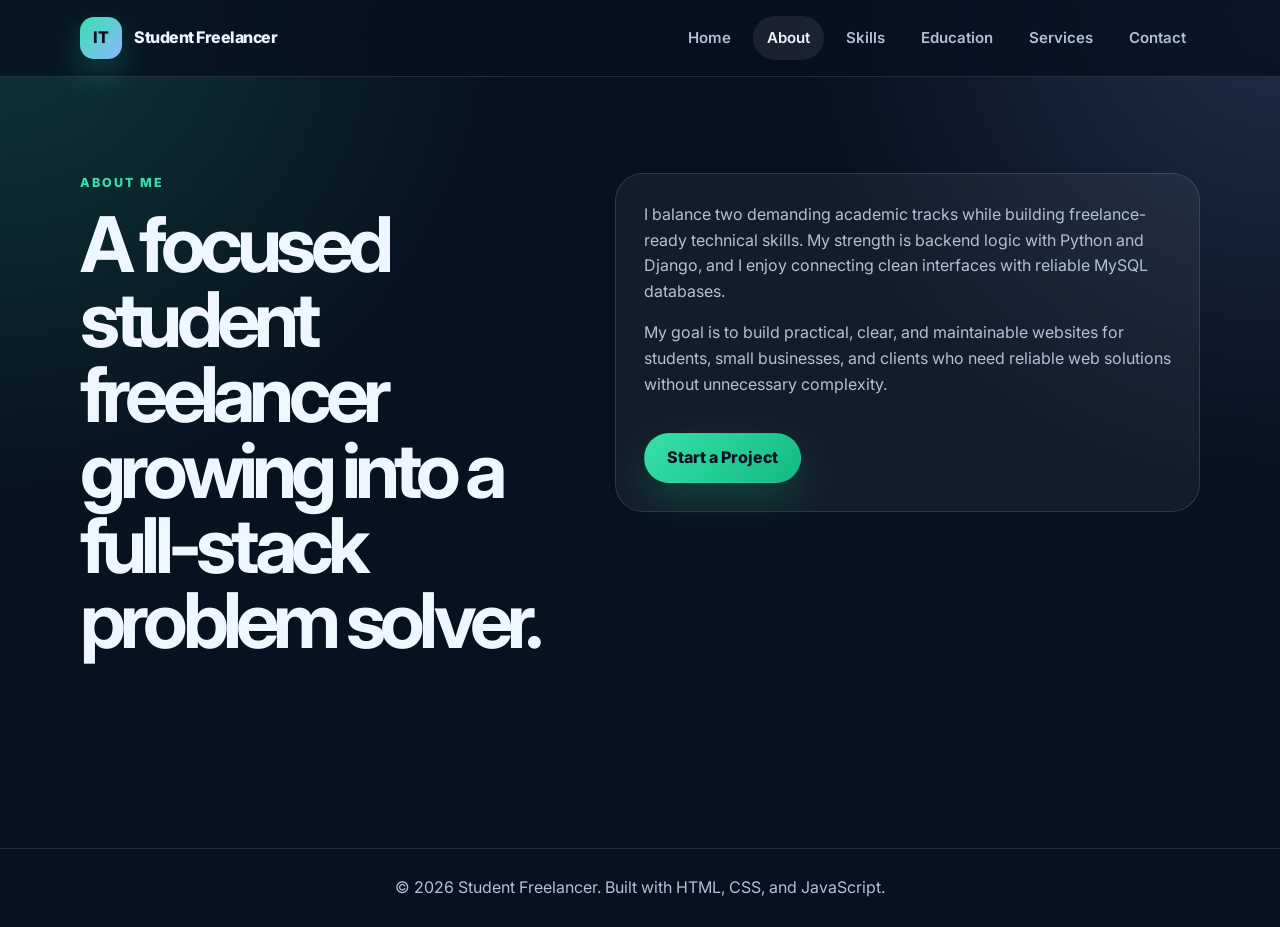
==== about.html @ ac7bb26d "bruhhhh bruhhhhh" ====
<!DOCTYPE html>
<html lang="en">
<head>
  <meta charset="UTF-8" />
  <meta name="viewport" content="width=device-width, initial-scale=1.0" />
  <meta name="description" content="About a student freelancer pursuing B.Tech IT and IIT Madras Data Science & Applications." />
  <title>About | Student Freelancer Portfolio</title>
  <link rel="preconnect" href="https://fonts.googleapis.com" />
  <link rel="preconnect" href="https://fonts.gstatic.com" crossorigin />
  <link href="https://fonts.googleapis.com/css2?family=Inter:wght@400;500;600;700;800&display=swap" rel="stylesheet" />
  <link rel="stylesheet" href="styles.css" />
</head>
<body>
  <header class="site-header">
    <nav class="navbar" aria-label="Primary navigation">
      <a class="brand" href="index.html" aria-label="Portfolio home">
        <span class="brand-mark">IT</span>
        <span>Student Freelancer</span>
      </a>
      <button class="nav-toggle" type="button" aria-label="Toggle navigation" aria-expanded="false">
        <span></span>
        <span></span>
        <span></span>
      </button>
      <ul class="nav-links">
        <li><a href="index.html" class="">Home</a></li>
        <li><a href="about.html" class="active">About</a></li>
        <li><a href="skills.html" class="">Skills</a></li>
        <li><a href="education.html" class="">Education</a></li>
        <li><a href="services.html" class="">Services</a></li>
        <li><a href="contact.html" class="">Contact</a></li>
      </ul>
    </nav>
  </header>

  <main class="page-main">
    <section class="content-section split-section page-section">
      <div>
        <p class="eyebrow">About Me</p>
        <h1>A focused student freelancer growing into a full-stack problem solver.</h1>
      </div>
      <div class="section-text feature-panel">
        <p>
          I balance two demanding academic tracks while building freelance-ready technical skills. My strength is backend logic with Python and Django, and I enjoy connecting clean interfaces with reliable MySQL databases.
        </p>
        <p>
          My goal is to build practical, clear, and maintainable websites for students, small businesses, and clients who need reliable web solutions without unnecessary complexity.
        </p>
        <a class="btn primary" href="contact.html">Start a Project</a>
      </div>
    </section>
  </main>

  <footer class="site-footer">
    <p>© 2026 Student Freelancer. Built with HTML, CSS, and JavaScript.</p>
  </footer>

  <script src="script.js"></script>
</body>
</html>
---- styles.css ----
:root {
  --bg: #07111f;
  --panel: #101c2f;
  --panel-soft: #15243a;
  --text: #eef6ff;
  --muted: #b1c1d4;
  --brand: #37e1ac;
  --brand-strong: #13b981;
  --accent: #8bb7ff;
  --line: rgba(255, 255, 255, 0.12);
  --shadow: 0 24px 80px rgba(0, 0, 0, 0.35);
}

* {
  box-sizing: border-box;
}

html {
  scroll-behavior: smooth;
}

body {
  margin: 0;
  font-family: "Inter", system-ui, -apple-system, BlinkMacSystemFont, "Segoe UI", sans-serif;
  background:
    radial-gradient(circle at top left, rgba(55, 225, 172, 0.18), transparent 32rem),
    radial-gradient(circle at top right, rgba(139, 183, 255, 0.18), transparent 30rem),
    var(--bg);
  color: var(--text);
  line-height: 1.6;
}

a {
  color: inherit;
  text-decoration: none;
}

.site-header {
  position: sticky;
  top: 0;
  z-index: 10;
  border-bottom: 1px solid var(--line);
  background: rgba(7, 17, 31, 0.82);
  backdrop-filter: blur(18px);
}

.navbar {
  width: min(1120px, calc(100% - 32px));
  margin: 0 auto;
  min-height: 76px;
  display: flex;
  align-items: center;
  justify-content: space-between;
  gap: 24px;
}

.brand {
  display: inline-flex;
  align-items: center;
  gap: 12px;
  font-weight: 800;
  letter-spacing: -0.03em;
}

.brand-mark {
  display: grid;
  place-items: center;
  width: 42px;
  height: 42px;
  border-radius: 14px;
  background: linear-gradient(135deg, var(--brand), var(--accent));
  color: #06111f;
  box-shadow: 0 14px 34px rgba(55, 225, 172, 0.24);
}

.nav-links {
  display: flex;
  align-items: center;
  gap: 8px;
  list-style: none;
  margin: 0;
  padding: 0;
}

.nav-links a {
  display: inline-flex;
  padding: 10px 14px;
  border-radius: 999px;
  color: var(--muted);
  font-size: 0.94rem;
  font-weight: 600;
  transition: 0.2s ease;
}

.nav-links a:hover,
.nav-links a:focus-visible,
.nav-links a.active {
  background: rgba(255, 255, 255, 0.08);
  color: var(--text);
}

.nav-toggle {
  display: none;
  border: 0;
  background: transparent;
  padding: 8px;
}

.nav-toggle span {
  display: block;
  width: 24px;
  height: 2px;
  margin: 5px 0;
  background: var(--text);
}

.section-shell,
.content-section {
  width: min(1120px, calc(100% - 32px));
  margin: 0 auto;
}

.hero {
  min-height: calc(100vh - 76px);
  display: grid;
  grid-template-columns: minmax(0, 1.15fr) minmax(320px, 0.85fr);
  align-items: center;
  gap: 56px;
  padding: 88px 0 72px;
}

.eyebrow {
  margin: 0 0 14px;
  color: var(--brand);
  font-size: 0.78rem;
  font-weight: 800;
  letter-spacing: 0.16em;
  text-transform: uppercase;
}

h1,
h2,
h3,
p {
  margin-top: 0;
}

h1 {
  max-width: 820px;
  margin-bottom: 24px;
  font-size: clamp(2.6rem, 6vw, 5.6rem);
  line-height: 0.98;
  letter-spacing: -0.075em;
}

h2 {
  margin-bottom: 18px;
  font-size: clamp(2rem, 4vw, 3.3rem);
  line-height: 1.05;
  letter-spacing: -0.055em;
}

h3 {
  margin-bottom: 10px;
  font-size: 1.2rem;
}

.hero-copy,
.section-text,
.skill-card p,
.service-grid p,
.contact-card p,
.hero-card p,
.timeline p {
  color: var(--muted);
}

.hero-copy {
  max-width: 720px;
  font-size: 1.1rem;
}

.hero-actions {
  display: flex;
  flex-wrap: wrap;
  gap: 14px;
  margin-top: 34px;
}

.btn {
  display: inline-flex;
  align-items: center;
  justify-content: center;
  min-height: 50px;
  padding: 0 22px;
  border: 1px solid transparent;
  border-radius: 999px;
  font-weight: 800;
  transition: transform 0.2s ease, box-shadow 0.2s ease, background 0.2s ease;
}

.btn:hover,
.btn:focus-visible {
  transform: translateY(-2px);
}

.btn.primary {
  background: linear-gradient(135deg, var(--brand), var(--brand-strong));
  color: #06111f;
  box-shadow: 0 18px 38px rgba(19, 185, 129, 0.22);
}

.btn.secondary {
  border-color: var(--line);
  background: rgba(255, 255, 255, 0.06);
  color: var(--text);
}

.btn.full {
  width: 100%;
}

.hero-card,
.skill-card,
.service-grid article,
.preview-card,
.contact-card,
.timeline article {
  border: 1px solid var(--line);
  background: linear-gradient(180deg, rgba(255, 255, 255, 0.08), rgba(255, 255, 255, 0.03));
  box-shadow: var(--shadow);
}

.hero-card {
  padding: 32px;
  border-radius: 34px;
  position: relative;
  overflow: hidden;
}

.hero-card::before {
  content: "";
  position: absolute;
  inset: -35% -25% auto auto;
  width: 260px;
  height: 260px;
  border-radius: 999px;
  background: rgba(55, 225, 172, 0.16);
}

.profile-orb {
  position: relative;
  display: grid;
  place-items: center;
  width: 124px;
  height: 124px;
  margin-bottom: 28px;
  border-radius: 32px;
  background: linear-gradient(135deg, #37e1ac, #8bb7ff);
  color: #07111f;
  font-size: 2.4rem;
  font-weight: 900;
}

.quick-stats {
  display: grid;
  gap: 12px;
  margin-top: 26px;
}

.quick-stats span {
  display: flex;
  justify-content: space-between;
  gap: 14px;
  padding: 14px 16px;
  border-radius: 18px;
  background: rgba(255, 255, 255, 0.07);
  color: var(--muted);
}

.quick-stats strong {
  color: var(--text);
}

.content-section {
  padding: 96px 0;
  border-top: 1px solid var(--line);
}

.compact-hero {
  min-height: auto;
  padding-bottom: 56px;
}

.page-main {
  min-height: calc(100vh - 129px);
}

.page-section {
  border-top: 0;
}

.page-preview {
  padding-top: 64px;
}

.preview-card {
  display: block;
  transition: transform 0.2s ease, border-color 0.2s ease;
}

.preview-card:hover,
.preview-card:focus-visible {
  border-color: rgba(55, 225, 172, 0.55);
  transform: translateY(-4px);
}

.feature-panel {
  padding: 28px;
  border: 1px solid var(--line);
  border-radius: 28px;
  background: rgba(255, 255, 255, 0.05);
}

.feature-panel .btn,
.page-cta {
  margin-top: 20px;
}

.split-section {
  display: grid;
  grid-template-columns: 0.9fr 1.1fr;
  gap: 56px;
  align-items: start;
}

.split-section.reverse {
  grid-template-columns: 1.05fr 0.95fr;
  align-items: center;
}

.section-heading {
  max-width: 680px;
  margin-bottom: 34px;
}

.skill-grid,
.service-grid {
  display: grid;
  grid-template-columns: repeat(3, minmax(0, 1fr));
  gap: 18px;
}

.skill-card,
.service-grid article,
.preview-card,
.contact-card,
.timeline article {
  border-radius: 28px;
  padding: 26px;
}

.skill-card span {
  color: var(--accent);
  font-weight: 900;
}

.skill-card.learning {
  background: linear-gradient(135deg, rgba(55, 225, 172, 0.18), rgba(139, 183, 255, 0.1));
}

.timeline {
  display: grid;
  gap: 18px;
}

.timeline span {
  display: inline-flex;
  margin-bottom: 10px;
  color: var(--brand);
  font-size: 0.8rem;
  font-weight: 800;
  text-transform: uppercase;
}

.contact-section {
  display: grid;
  grid-template-columns: 1fr minmax(300px, 420px);
  gap: 46px;
  align-items: center;
}

.site-footer {
  border-top: 1px solid var(--line);
  padding: 26px 16px;
  text-align: center;
  color: var(--muted);
}

.site-footer p {
  margin: 0;
}

@media (max-width: 860px) {
  .nav-toggle {
    display: block;
  }

  .nav-links {
    position: absolute;
    left: 16px;
    right: 16px;
    top: 76px;
    display: none;
    flex-direction: column;
    align-items: stretch;
    padding: 16px;
    border: 1px solid var(--line);
    border-radius: 22px;
    background: rgba(7, 17, 31, 0.96);
  }

  .nav-links.open {
    display: flex;
  }

  .nav-links a {
    justify-content: center;
  }

  .hero,
  .split-section,
  .split-section.reverse,
  .contact-section {
    grid-template-columns: 1fr;
  }

  .hero {
    min-height: auto;
    gap: 34px;
    padding-top: 64px;
  }

  .skill-grid,
  .service-grid {
    grid-template-columns: 1fr;
  }
}

@media (max-width: 520px) {
  .brand span:last-child {
    display: none;
  }

  .content-section {
    padding: 72px 0;
  }

  .hero-actions .btn {
    width: 100%;
  }
}
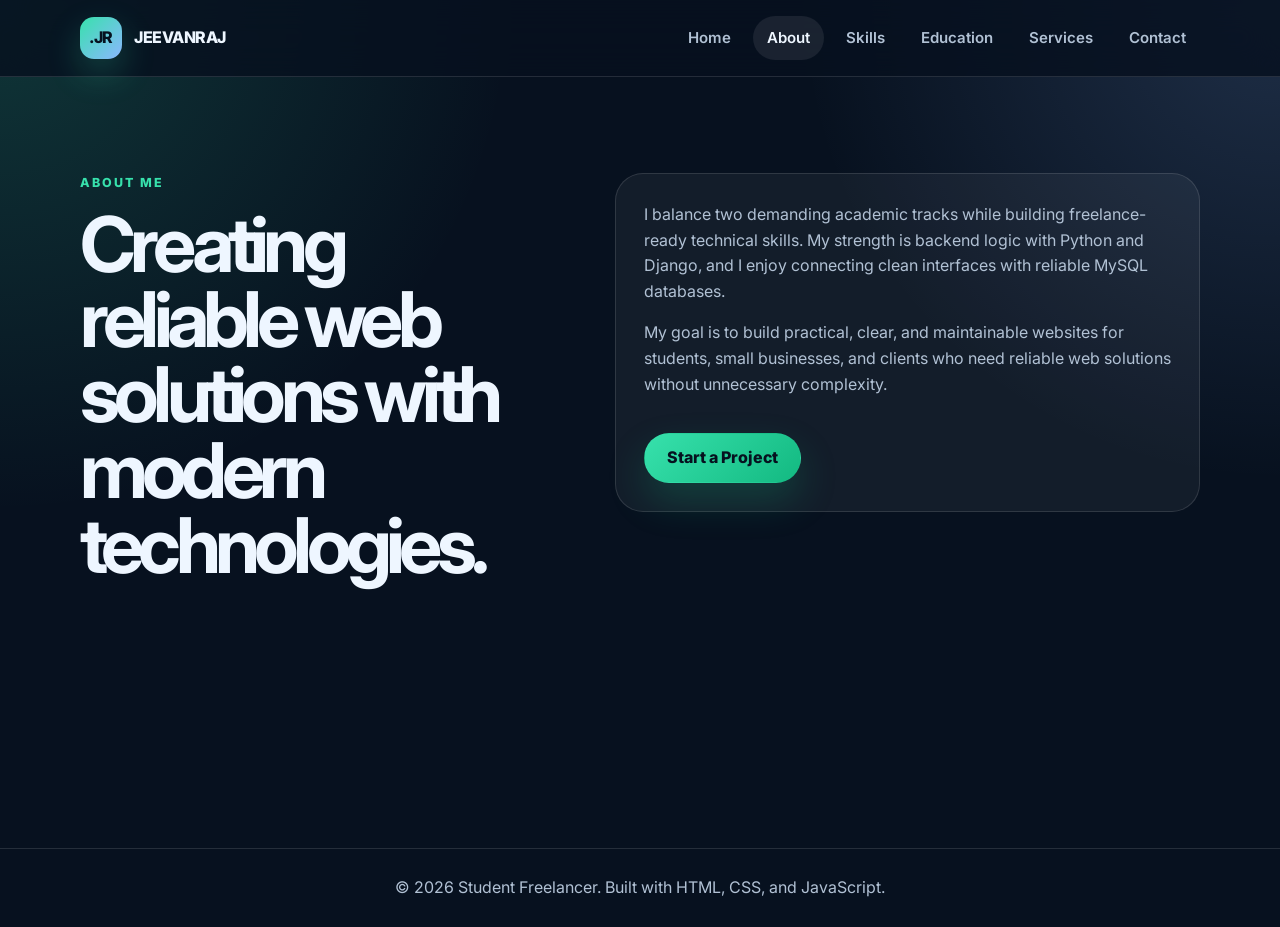
==== commit 82c0d4c2: "made some gud changes" ====
--- a/about.html
+++ b/about.html
@@ -14,8 +14,8 @@
   <header class="site-header">
     <nav class="navbar" aria-label="Primary navigation">
       <a class="brand" href="index.html" aria-label="Portfolio home">
-        <span class="brand-mark">IT</span>
-        <span>Student Freelancer</span>
+        <span class="brand-mark">.JR</span>
+        <span>JEEVANRAJ</span>
       </a>
       <button class="nav-toggle" type="button" aria-label="Toggle navigation" aria-expanded="false">
         <span></span>
@@ -37,7 +37,7 @@
     <section class="content-section split-section page-section">
       <div>
         <p class="eyebrow">About Me</p>
-        <h1>A focused student freelancer growing into a full-stack problem solver.</h1>
+        <h1>Creating reliable web solutions with modern technologies.</h1>
       </div>
       <div class="section-text feature-panel">
         <p>
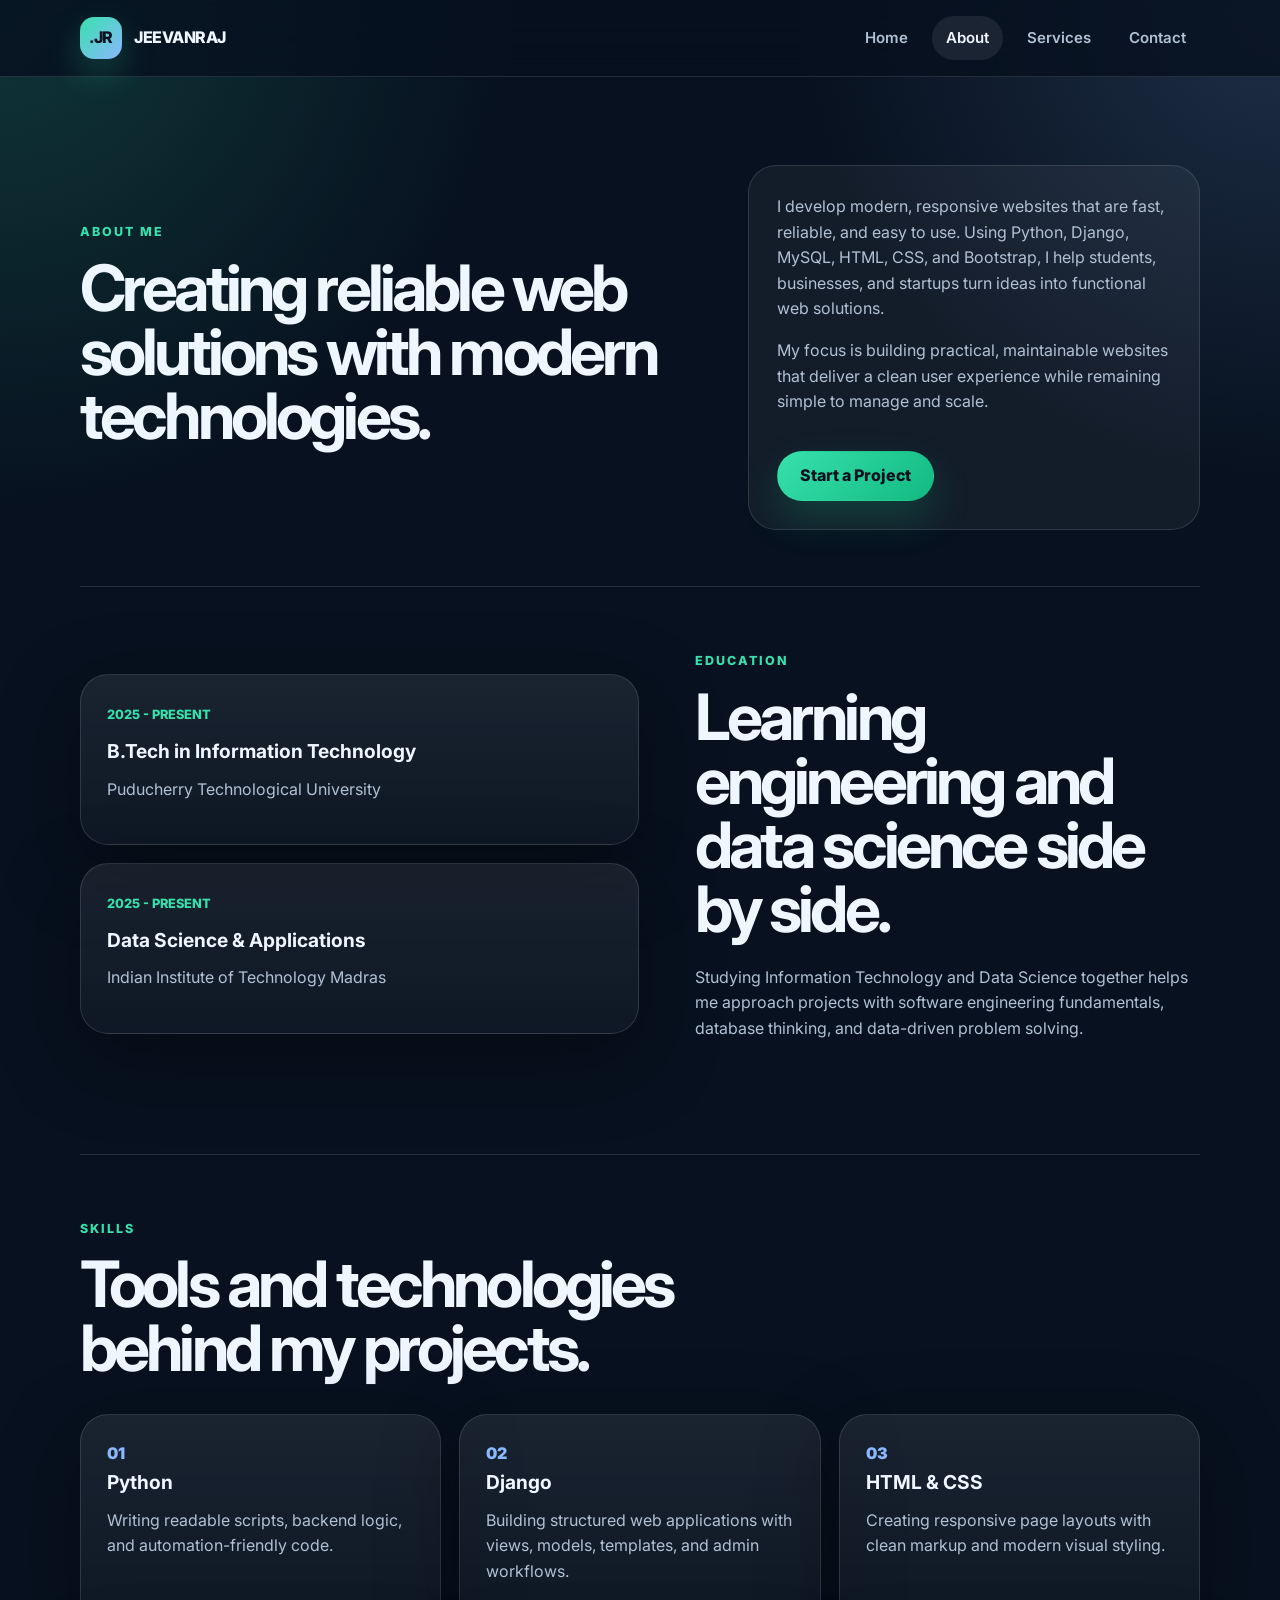
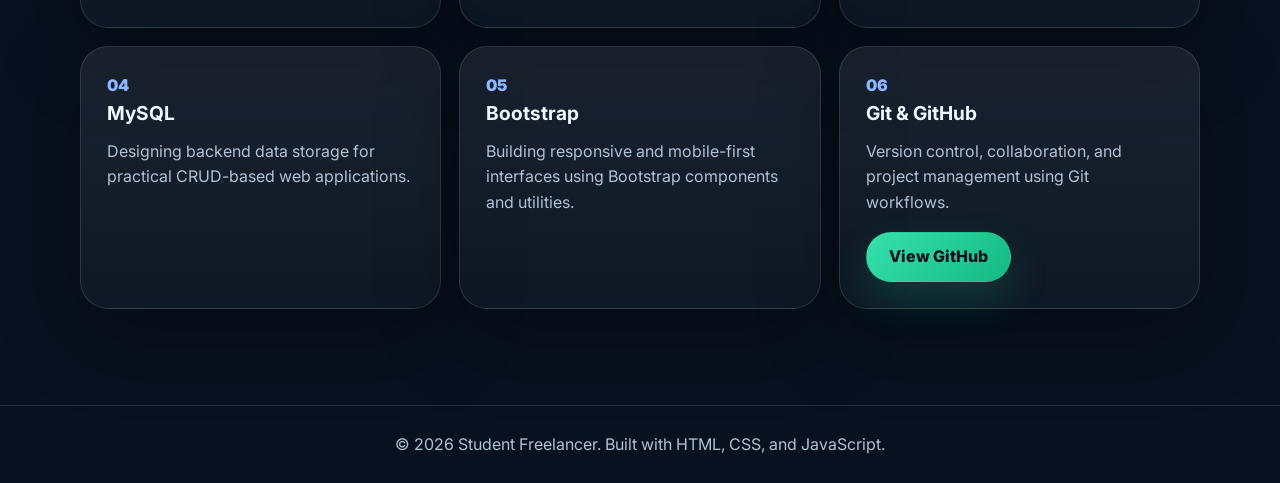
==== commit 2e042358: "updated about section" ====
--- a/about.html
+++ b/about.html
@@ -1,15 +1,18 @@
 <!DOCTYPE html>
 <html lang="en">
+
 <head>
   <meta charset="UTF-8" />
   <meta name="viewport" content="width=device-width, initial-scale=1.0" />
-  <meta name="description" content="About a student freelancer pursuing B.Tech IT and IIT Madras Data Science & Applications." />
+  <meta name="description"
+    content="About a student freelancer pursuing B.Tech IT and IIT Madras Data Science & Applications." />
   <title>About | Student Freelancer Portfolio</title>
   <link rel="preconnect" href="https://fonts.googleapis.com" />
   <link rel="preconnect" href="https://fonts.gstatic.com" crossorigin />
   <link href="https://fonts.googleapis.com/css2?family=Inter:wght@400;500;600;700;800&display=swap" rel="stylesheet" />
   <link rel="stylesheet" href="styles.css" />
 </head>
+
 <body>
   <header class="site-header">
     <nav class="navbar" aria-label="Primary navigation">
@@ -25,8 +28,6 @@
       <ul class="nav-links">
         <li><a href="index.html" class="">Home</a></li>
         <li><a href="about.html" class="active">About</a></li>
-        <li><a href="skills.html" class="">Skills</a></li>
-        <li><a href="education.html" class="">Education</a></li>
         <li><a href="services.html" class="">Services</a></li>
         <li><a href="contact.html" class="">Contact</a></li>
       </ul>
@@ -34,21 +35,91 @@
   </header>
 
   <main class="page-main">
-    <section class="content-section split-section page-section">
+    <section class="hero section-shell compact-hero" id="about">
       <div>
         <p class="eyebrow">About Me</p>
         <h1>Creating reliable web solutions with modern technologies.</h1>
       </div>
       <div class="section-text feature-panel">
         <p>
-          I balance two demanding academic tracks while building freelance-ready technical skills. My strength is backend logic with Python and Django, and I enjoy connecting clean interfaces with reliable MySQL databases.
+          I develop modern, responsive websites that are fast, reliable, and easy to use. Using Python, Django, MySQL, HTML, CSS, and Bootstrap, I help students, businesses, and startups turn ideas into functional web solutions.
         </p>
         <p>
-          My goal is to build practical, clear, and maintainable websites for students, small businesses, and clients who need reliable web solutions without unnecessary complexity.
+          My focus is building practical, maintainable websites that deliver a clean user experience while remaining simple to manage and scale.
         </p>
         <a class="btn primary" href="contact.html">Start a Project</a>
       </div>
     </section>
+
+
+    <section class="content-section page-preview split-section reverse page-section"
+      style="border-top: 1px solid var(--line);" id="education">
+      <div class="timeline">
+        <article>
+          <span>2025 - present</span>
+          <h3>B.Tech in Information Technology</h3>
+          <p>Puducherry Technological University</p>
+        </article>
+        <article>
+          <span>2025 - present</span>
+          <h3>Data Science & Applications</h3>
+          <p>Indian Institute of Technology Madras</p>
+        </article>
+      </div>
+      <div class = "education-text">
+        <p class="eyebrow">Education</p>
+        <h1>Learning engineering and data science side by side.</h1>
+        <p class="section-text">
+          Studying Information Technology and Data Science together helps me approach projects with software engineering
+          fundamentals, database thinking, and data-driven problem solving.
+        </p>
+      </div>
+    </section>
+
+
+    <section class="content-section page-preview" id="skills">
+      <div class="section-heading">
+        <p class="eyebrow">Skills</p>
+        <h1>Tools and technologies behind my projects.</h1>
+      </div>
+      <div class="skill-grid">
+        <article class="skill-card">
+          <span>01</span>
+          <h3>Python</h3>
+          <p>Writing readable scripts, backend logic, and automation-friendly code.</p>
+        </article>
+        <article class="skill-card">
+          <span>02</span>
+          <h3>Django</h3>
+          <p>Building structured web applications with views, models, templates, and admin workflows.</p>
+        </article>
+        <article class="skill-card">
+          <span>03</span>
+          <h3>HTML & CSS</h3>
+          <p>Creating responsive page layouts with clean markup and modern visual styling.</p>
+        </article>
+        <article class="skill-card">
+          <span>04</span>
+          <h3>MySQL</h3>
+          <p>Designing backend data storage for practical CRUD-based web applications.</p>
+        </article>
+        <article class="skill-card">
+          <span>05</span>
+          <h3>Bootstrap</h3>
+          <p>Building responsive and mobile-first interfaces using Bootstrap components and utilities.</p>
+        </article>
+        <article class="skill-card">
+          <span>06</span>
+          <h3>Git & GitHub</h3>
+          <p>Version control, collaboration, and project management using Git workflows.</p>
+          <a class="btn primary" href="https://github.com/jeevan-601" target="_blank" rel="noopener">
+            View GitHub
+          </a>
+        </article>
+      </div>
+    </section>
+
+
   </main>
 
   <footer class="site-footer">
@@ -57,4 +128,5 @@
 
   <script src="script.js"></script>
 </body>
-</html>
+
+</html>
--- a/styles.css
+++ b/styles.css
@@ -76,7 +76,7 @@
 .nav-links {
   display: flex;
   align-items: center;
-  gap: 8px;
+  gap: 10px;
   list-style: none;
   margin: 0;
   padding: 0;
@@ -148,9 +148,9 @@
 h1 {
   max-width: 820px;
   margin-bottom: 24px;
-  font-size: clamp(2.6rem, 6vw, 5.6rem);
-  line-height: 0.98;
-  letter-spacing: -0.075em;
+  font-size: clamp(2.4rem, 5vw, 4.8rem);
+  line-height: 1;
+  letter-spacing: -0.06em;
 }
 
 h2 {
@@ -399,6 +399,15 @@
 
 .site-footer p {
   margin: 0;
+}
+
+.skill-card {
+  transition: transform 0.2s ease, border-color 0.2s ease;
+}
+
+.skill-card:hover {
+  transform: translateY(-4px);
+  border-color: rgba(55, 225, 172, 0.55);
 }
 
 @media (max-width: 860px) {
@@ -460,3 +469,9 @@
     width: 100%;
   }
 }
+
+@media (max-width: 860px) {
+  .education-text {
+    order: -1;
+  }
+}
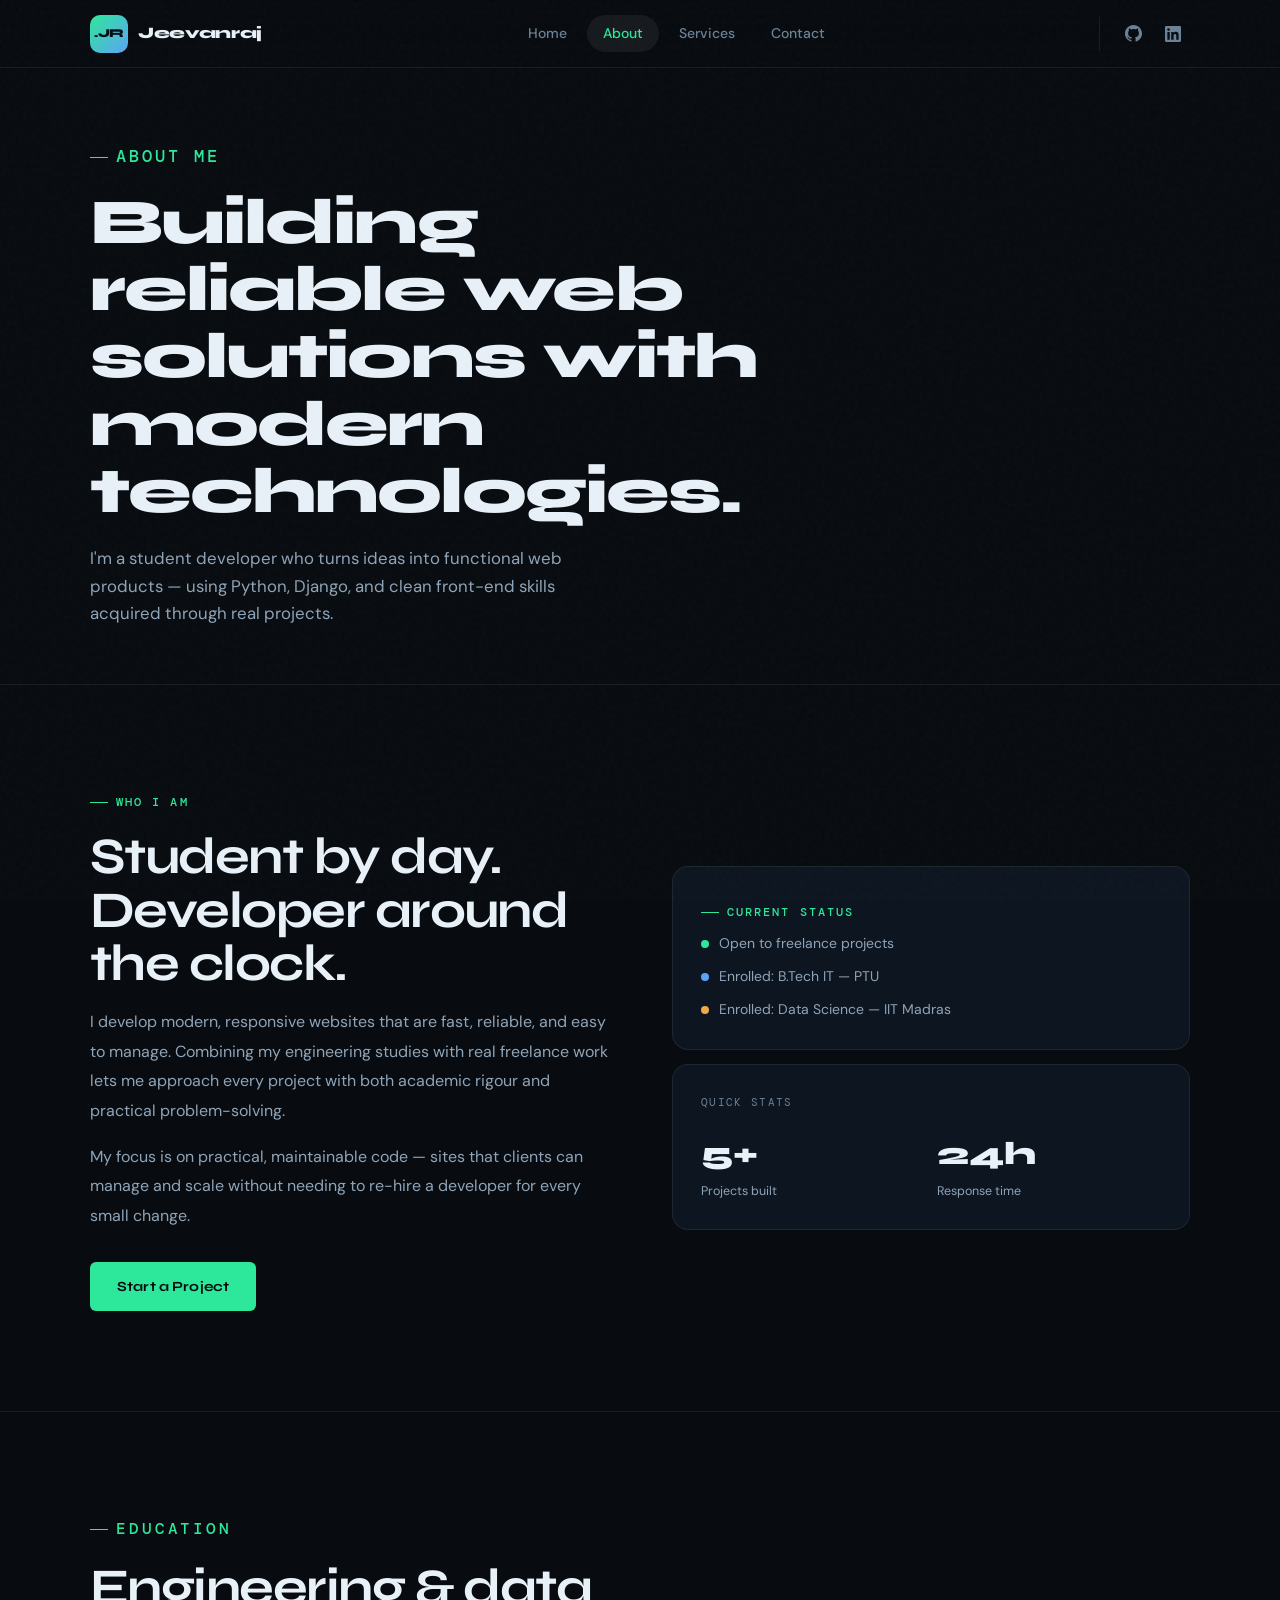
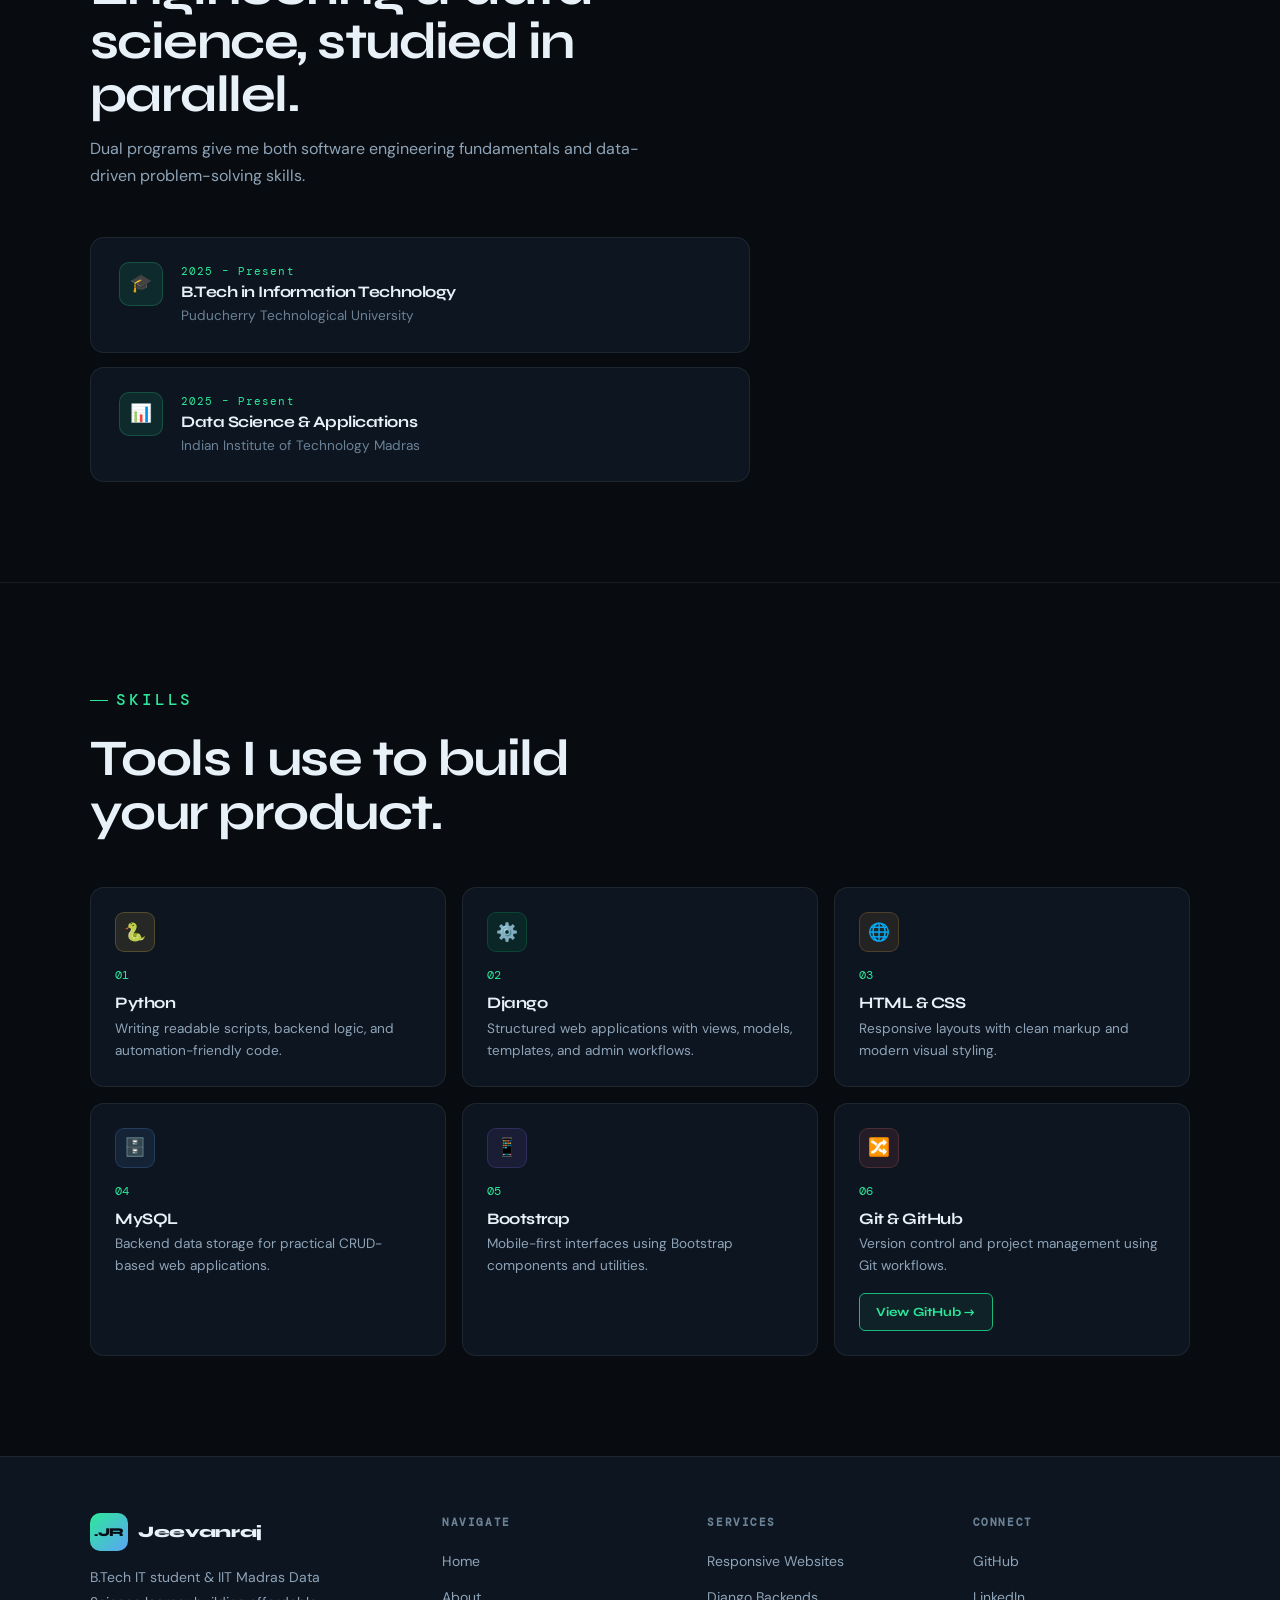
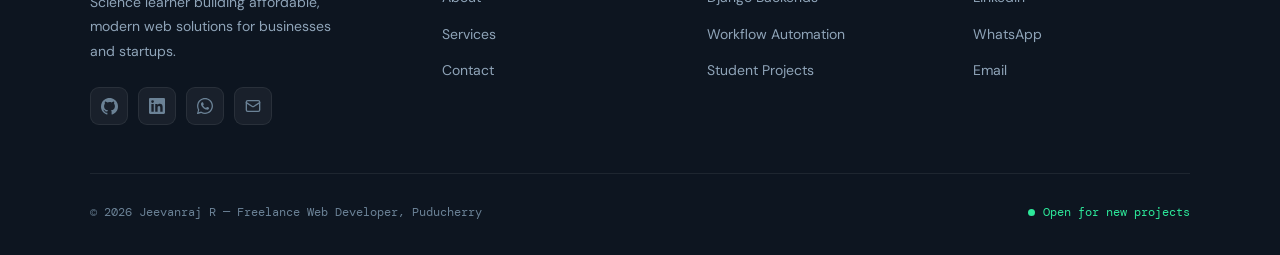
==== commit f261de9d: "updated html and css" ====
--- a/about.html
+++ b/about.html
@@ -1,132 +1,242 @@
 <!DOCTYPE html>
 <html lang="en">
-
 <head>
   <meta charset="UTF-8" />
   <meta name="viewport" content="width=device-width, initial-scale=1.0" />
-  <meta name="description"
-    content="About a student freelancer pursuing B.Tech IT and IIT Madras Data Science & Applications." />
-  <title>About | Student Freelancer Portfolio</title>
+  <meta name="description" content="About Jeevanraj — B.Tech IT student at PTU and Data Science learner at IIT Madras, building web projects as a freelancer." />
+  <title>About — Jeevanraj</title>
   <link rel="preconnect" href="https://fonts.googleapis.com" />
   <link rel="preconnect" href="https://fonts.gstatic.com" crossorigin />
-  <link href="https://fonts.googleapis.com/css2?family=Inter:wght@400;500;600;700;800&display=swap" rel="stylesheet" />
   <link rel="stylesheet" href="styles.css" />
 </head>
-
 <body>
+
   <header class="site-header">
-    <nav class="navbar" aria-label="Primary navigation">
-      <a class="brand" href="index.html" aria-label="Portfolio home">
+    <nav class="navbar">
+      <a class="brand" href="index.html">
         <span class="brand-mark">.JR</span>
-        <span>JEEVANRAJ</span>
+        <span>Jeevanraj</span>
       </a>
       <button class="nav-toggle" type="button" aria-label="Toggle navigation" aria-expanded="false">
-        <span></span>
-        <span></span>
-        <span></span>
+        <span></span><span></span><span></span>
       </button>
       <ul class="nav-links">
-        <li><a href="index.html" class="">Home</a></li>
+        <li><a href="index.html">Home</a></li>
         <li><a href="about.html" class="active">About</a></li>
-        <li><a href="services.html" class="">Services</a></li>
-        <li><a href="contact.html" class="">Contact</a></li>
+        <li><a href="services.html">Services</a></li>
+        <li><a href="contact.html">Contact</a></li>
       </ul>
+      <div class="nav-socials">
+        <a class="nav-social-link" href="https://github.com/jeevan-601" target="_blank" rel="noopener" aria-label="GitHub">
+          <svg width="17" height="17" viewBox="0 0 24 24" fill="currentColor"><path d="M12 0C5.37 0 0 5.37 0 12c0 5.303 3.438 9.8 8.205 11.385.6.113.82-.258.82-.577 0-.285-.01-1.04-.015-2.04-3.338.724-4.042-1.61-4.042-1.61-.546-1.385-1.335-1.755-1.335-1.755-1.087-.744.084-.729.084-.729 1.205.084 1.838 1.236 1.838 1.236 1.07 1.835 2.809 1.305 3.495.998.108-.776.417-1.305.76-1.605-2.665-.3-5.466-1.332-5.466-5.93 0-1.31.465-2.38 1.235-3.22-.135-.303-.54-1.523.105-3.176 0 0 1.005-.322 3.3 1.23A11.52 11.52 0 0112 5.803c1.02.005 2.047.138 3.006.404 2.29-1.552 3.297-1.23 3.297-1.23.645 1.653.24 2.873.12 3.176.765.84 1.23 1.91 1.23 3.22 0 4.61-2.805 5.625-5.475 5.92.42.36.81 1.096.81 2.22 0 1.606-.015 2.896-.015 3.286 0 .315.21.69.825.57C20.565 21.795 24 17.298 24 12c0-6.63-5.37-12-12-12z"/></svg>
+        </a>
+        <a class="nav-social-link" href="https://www.linkedin.com/in/jeevan-raj-b690b136b/" target="_blank" rel="noopener" aria-label="LinkedIn">
+          <svg width="16" height="16" viewBox="0 0 24 24" fill="currentColor"><path d="M20.447 20.452h-3.554v-5.569c0-1.328-.027-3.037-1.852-3.037-1.853 0-2.136 1.445-2.136 2.939v5.667H9.351V9h3.414v1.561h.046c.477-.9 1.637-1.85 3.37-1.85 3.601 0 4.267 2.37 4.267 5.455v6.286zM5.337 7.433a2.062 2.062 0 01-2.063-2.065 2.064 2.064 0 112.063 2.065zm1.782 13.019H3.555V9h3.564v11.452zM22.225 0H1.771C.792 0 0 .774 0 1.729v20.542C0 23.227.792 24 1.771 24h20.451C23.2 24 24 23.227 24 22.271V1.729C24 .774 23.2 0 22.222 0h.003z"/></svg>
+        </a>
+      </div>
     </nav>
   </header>
 
-  <main class="page-main">
-    <section class="hero section-shell compact-hero" id="about">
-      <div>
-        <p class="eyebrow">About Me</p>
-        <h1>Creating reliable web solutions with modern technologies.</h1>
-      </div>
-      <div class="section-text feature-panel">
-        <p>
-          I develop modern, responsive websites that are fast, reliable, and easy to use. Using Python, Django, MySQL, HTML, CSS, and Bootstrap, I help students, businesses, and startups turn ideas into functional web solutions.
+  <main>
+    <!-- ─── Page Hero ─── -->
+    <section class="page-hero" id="about">
+      <div class="wrap">
+        <p class="eyebrow fade-up">About Me</p>
+        <h1 class="fade-up delay-1">Building reliable web solutions with modern technologies.</h1>
+        <p class="fade-up delay-2">
+          I'm a student developer who turns ideas into functional web products — 
+          using Python, Django, and clean front-end skills acquired through real projects.
         </p>
-        <p>
-          My focus is building practical, maintainable websites that deliver a clean user experience while remaining simple to manage and scale.
-        </p>
-        <a class="btn primary" href="contact.html">Start a Project</a>
-      </div>
-    </section>
-
-
-    <section class="content-section page-preview split-section reverse page-section"
-      style="border-top: 1px solid var(--line);" id="education">
-      <div class="timeline">
-        <article>
-          <span>2025 - present</span>
-          <h3>B.Tech in Information Technology</h3>
-          <p>Puducherry Technological University</p>
-        </article>
-        <article>
-          <span>2025 - present</span>
-          <h3>Data Science & Applications</h3>
-          <p>Indian Institute of Technology Madras</p>
-        </article>
-      </div>
-      <div class = "education-text">
-        <p class="eyebrow">Education</p>
-        <h1>Learning engineering and data science side by side.</h1>
-        <p class="section-text">
-          Studying Information Technology and Data Science together helps me approach projects with software engineering
-          fundamentals, database thinking, and data-driven problem solving.
-        </p>
-      </div>
-    </section>
-
-
-    <section class="content-section page-preview" id="skills">
-      <div class="section-heading">
-        <p class="eyebrow">Skills</p>
-        <h1>Tools and technologies behind my projects.</h1>
-      </div>
-      <div class="skill-grid">
-        <article class="skill-card">
-          <span>01</span>
-          <h3>Python</h3>
-          <p>Writing readable scripts, backend logic, and automation-friendly code.</p>
-        </article>
-        <article class="skill-card">
-          <span>02</span>
-          <h3>Django</h3>
-          <p>Building structured web applications with views, models, templates, and admin workflows.</p>
-        </article>
-        <article class="skill-card">
-          <span>03</span>
-          <h3>HTML & CSS</h3>
-          <p>Creating responsive page layouts with clean markup and modern visual styling.</p>
-        </article>
-        <article class="skill-card">
-          <span>04</span>
-          <h3>MySQL</h3>
-          <p>Designing backend data storage for practical CRUD-based web applications.</p>
-        </article>
-        <article class="skill-card">
-          <span>05</span>
-          <h3>Bootstrap</h3>
-          <p>Building responsive and mobile-first interfaces using Bootstrap components and utilities.</p>
-        </article>
-        <article class="skill-card">
-          <span>06</span>
-          <h3>Git & GitHub</h3>
-          <p>Version control, collaboration, and project management using Git workflows.</p>
-          <a class="btn primary" href="https://github.com/jeevan-601" target="_blank" rel="noopener">
-            View GitHub
+      </div>
+    </section>
+
+    <!-- ─── Who I am ─── -->
+    <section class="section" id="who">
+      <div class="wrap">
+        <div class="split">
+          <div>
+            <p class="eyebrow">Who I Am</p>
+            <h2>Student by day.<br />Developer around the clock.</h2>
+            <p class="mt-16" style="font-size:1rem; line-height:1.85;">
+              I develop modern, responsive websites that are fast, reliable, and easy to manage.
+              Combining my engineering studies with real freelance work lets me approach every
+              project with both academic rigour and practical problem-solving.
+            </p>
+            <p class="mt-16" style="font-size:1rem; line-height:1.85;">
+              My focus is on practical, maintainable code — sites that clients can manage and
+              scale without needing to re-hire a developer for every small change.
+            </p>
+            <a class="btn btn-primary mt-32" href="contact.html">Start a Project</a>
+          </div>
+          <div style="display:flex; flex-direction:column; gap:14px;">
+            <div style="background:var(--surface); border:1px solid var(--border); border-radius:16px; padding:28px;">
+              <p class="eyebrow" style="margin-bottom:10px;">Current status</p>
+              <div style="display:flex; flex-direction:column; gap:10px;">
+                <div style="display:flex; align-items:center; gap:10px; font-size:0.875rem; color:var(--subtle);">
+                  <span style="width:8px;height:8px;border-radius:50%;background:var(--green);animation:pulse 2s infinite;flex-shrink:0;"></span>
+                  Open to freelance projects
+                </div>
+                <div style="display:flex; align-items:center; gap:10px; font-size:0.875rem; color:var(--subtle);">
+                  <span style="width:8px;height:8px;border-radius:50%;background:var(--blue);flex-shrink:0;"></span>
+                  Enrolled: B.Tech IT — PTU
+                </div>
+                <div style="display:flex; align-items:center; gap:10px; font-size:0.875rem; color:var(--subtle);">
+                  <span style="width:8px;height:8px;border-radius:50%;background:var(--amber);flex-shrink:0;"></span>
+                  Enrolled: Data Science — IIT Madras
+                </div>
+              </div>
+            </div>
+            <div style="background:var(--surface); border:1px solid var(--border); border-radius:16px; padding:28px;">
+              <p style="font-family:var(--font-mono); font-size:0.7rem; letter-spacing:0.12em; text-transform:uppercase; color:var(--muted); margin-bottom:16px;">Quick stats</p>
+              <div style="display:grid; grid-template-columns:1fr 1fr; gap:12px;">
+                <div>
+                  <span style="font-family:var(--font-display); font-size:2rem; font-weight:800; color:var(--text);">5+</span>
+                  <p style="font-size:0.78rem; margin:0;">Projects built</p>
+                </div>
+                <div>
+                  <span style="font-family:var(--font-display); font-size:2rem; font-weight:800; color:var(--text);">24h</span>
+                  <p style="font-size:0.78rem; margin:0;">Response time</p>
+                </div>
+              </div>
+            </div>
+          </div>
+        </div>
+      </div>
+    </section>
+
+    <!-- ─── Education ─── -->
+    <section class="section" id="education" style="border-top:1px solid var(--border);">
+      <div class="wrap">
+        <div class="section-header">
+          <p class="eyebrow">Education</p>
+          <h2>Engineering &amp; data science, studied in parallel.</h2>
+          <p>Dual programs give me both software engineering fundamentals and data-driven problem-solving skills.</p>
+        </div>
+        <div style="display:grid; gap:14px; max-width:660px;">
+          <div class="edu-card">
+            <div class="edu-icon">🎓</div>
+            <div>
+              <p class="year">2025 – Present</p>
+              <h4>B.Tech in Information Technology</h4>
+              <p>Puducherry Technological University</p>
+            </div>
+          </div>
+          <div class="edu-card">
+            <div class="edu-icon">📊</div>
+            <div>
+              <p class="year">2025 – Present</p>
+              <h4>Data Science &amp; Applications</h4>
+              <p>Indian Institute of Technology Madras</p>
+            </div>
+          </div>
+        </div>
+      </div>
+    </section>
+
+    <!-- ─── Skills ─── -->
+    <section class="section" id="skills" style="border-top:1px solid var(--border);">
+      <div class="wrap">
+        <div class="section-header">
+          <p class="eyebrow">Skills</p>
+          <h2>Tools I use to build your product.</h2>
+        </div>
+        <div class="grid-3">
+          <div class="skill-card">
+            <div class="icon" style="background:rgba(255,213,79,0.1); border:1px solid rgba(255,213,79,0.2);">🐍</div>
+            <span class="skill-num">01</span>
+            <h4>Python</h4>
+            <p>Writing readable scripts, backend logic, and automation-friendly code.</p>
+          </div>
+          <div class="skill-card">
+            <div class="icon" style="background:rgba(9,191,105,0.1); border:1px solid rgba(9,191,105,0.2);">⚙️</div>
+            <span class="skill-num">02</span>
+            <h4>Django</h4>
+            <p>Structured web applications with views, models, templates, and admin workflows.</p>
+          </div>
+          <div class="skill-card">
+            <div class="icon" style="background:rgba(240,168,75,0.1); border:1px solid rgba(240,168,75,0.2);">🌐</div>
+            <span class="skill-num">03</span>
+            <h4>HTML &amp; CSS</h4>
+            <p>Responsive layouts with clean markup and modern visual styling.</p>
+          </div>
+          <div class="skill-card">
+            <div class="icon" style="background:rgba(91,164,245,0.1); border:1px solid rgba(91,164,245,0.2);">🗄️</div>
+            <span class="skill-num">04</span>
+            <h4>MySQL</h4>
+            <p>Backend data storage for practical CRUD-based web applications.</p>
+          </div>
+          <div class="skill-card">
+            <div class="icon" style="background:rgba(139,111,255,0.1); border:1px solid rgba(139,111,255,0.2);">📱</div>
+            <span class="skill-num">05</span>
+            <h4>Bootstrap</h4>
+            <p>Mobile-first interfaces using Bootstrap components and utilities.</p>
+          </div>
+          <div class="skill-card">
+            <div class="icon" style="background:rgba(240,107,107,0.1); border:1px solid rgba(240,107,107,0.2);">🔀</div>
+            <span class="skill-num">06</span>
+            <h4>Git &amp; GitHub</h4>
+            <p>Version control and project management using Git workflows.</p>
+            <a class="btn btn-outline-green mt-16" href="https://github.com/jeevan-601" target="_blank" rel="noopener" style="font-size:0.78rem; padding:8px 16px;">View GitHub →</a>
+          </div>
+        </div>
+      </div>
+    </section>
+  </main>
+
+  <footer class="site-footer">
+    <div class="footer-inner">
+      <div class="footer-top">
+        <div class="footer-brand">
+          <a class="brand" href="index.html">
+            <span class="brand-mark">.JR</span>
+            <span>Jeevanraj</span>
           </a>
-        </article>
-      </div>
-    </section>
-
-
-  </main>
-
-  <footer class="site-footer">
-    <p>© 2026 Student Freelancer. Built with HTML, CSS, and JavaScript.</p>
+          <p>B.Tech IT student &amp; IIT Madras Data Science learner building affordable, modern web solutions for businesses and startups.</p>
+          <div class="footer-social">
+            <a class="social-link" href="https://github.com/jeevan-601" target="_blank" rel="noopener" aria-label="GitHub"><svg width="17" height="17" viewBox="0 0 24 24" fill="currentColor"><path d="M12 0C5.37 0 0 5.37 0 12c0 5.303 3.438 9.8 8.205 11.385.6.113.82-.258.82-.577 0-.285-.01-1.04-.015-2.04-3.338.724-4.042-1.61-4.042-1.61-.546-1.385-1.335-1.755-1.335-1.755-1.087-.744.084-.729.084-.729 1.205.084 1.838 1.236 1.838 1.236 1.07 1.835 2.809 1.305 3.495.998.108-.776.417-1.305.76-1.605-2.665-.3-5.466-1.332-5.466-5.93 0-1.31.465-2.38 1.235-3.22-.135-.303-.54-1.523.105-3.176 0 0 1.005-.322 3.3 1.23A11.52 11.52 0 0112 5.803c1.02.005 2.047.138 3.006.404 2.29-1.552 3.297-1.23 3.297-1.23.645 1.653.24 2.873.12 3.176.765.84 1.23 1.91 1.23 3.22 0 4.61-2.805 5.625-5.475 5.92.42.36.81 1.096.81 2.22 0 1.606-.015 2.896-.015 3.286 0 .315.21.69.825.57C20.565 21.795 24 17.298 24 12c0-6.63-5.37-12-12-12z"/></svg></a>
+            <a class="social-link" href="https://www.linkedin.com/in/jeevan-raj-b690b136b/" target="_blank" rel="noopener" aria-label="LinkedIn"><svg width="16" height="16" viewBox="0 0 24 24" fill="currentColor"><path d="M20.447 20.452h-3.554v-5.569c0-1.328-.027-3.037-1.852-3.037-1.853 0-2.136 1.445-2.136 2.939v5.667H9.351V9h3.414v1.561h.046c.477-.9 1.637-1.85 3.37-1.85 3.601 0 4.267 2.37 4.267 5.455v6.286zM5.337 7.433a2.062 2.062 0 01-2.063-2.065 2.064 2.064 0 112.063 2.065zm1.782 13.019H3.555V9h3.564v11.452zM22.225 0H1.771C.792 0 0 .774 0 1.729v20.542C0 23.227.792 24 1.771 24h20.451C23.2 24 24 23.227 24 22.271V1.729C24 .774 23.2 0 22.222 0h.003z"/></svg></a>
+            <a class="social-link" href="https://wa.me/919344108864" target="_blank" rel="noopener" aria-label="WhatsApp"><svg width="16" height="16" viewBox="0 0 24 24" fill="currentColor"><path d="M17.472 14.382c-.297-.149-1.758-.867-2.03-.967-.273-.099-.471-.148-.67.15-.197.297-.767.966-.94 1.164-.173.199-.347.223-.644.075-.297-.15-1.255-.463-2.39-1.475-.883-.788-1.48-1.761-1.653-2.059-.173-.297-.018-.458.13-.606.134-.133.298-.347.446-.52.149-.174.198-.298.298-.497.099-.198.05-.371-.025-.52-.075-.149-.669-1.612-.916-2.207-.242-.579-.487-.5-.669-.51-.173-.008-.371-.01-.57-.01-.198 0-.52.074-.792.372-.272.297-1.04 1.016-1.04 2.479 0 1.462 1.065 2.875 1.213 3.074.149.198 2.096 3.2 5.077 4.487.709.306 1.262.489 1.694.625.712.227 1.36.195 1.871.118.571-.085 1.758-.719 2.006-1.413.248-.694.248-1.289.173-1.413-.074-.124-.272-.198-.57-.347z"/><path d="M12 0C5.373 0 0 5.373 0 12c0 2.127.558 4.122 1.532 5.852L.057 23.18a.75.75 0 00.916.916l5.328-1.475C7.878 23.442 9.873 24 12 24c6.627 0 12-5.373 12-12S18.627 0 12 0zm0 22c-1.946 0-3.762-.537-5.31-1.467l-.38-.226-3.944 1.093 1.093-3.944-.226-.38A9.953 9.953 0 012 12C2 6.477 6.477 2 12 2s10 4.477 10 10-4.477 10-10 10z"/></svg></a>
+            <a class="social-link" href="mailto:jeevanraj05022008@gmail.com" aria-label="Email"><svg width="16" height="16" viewBox="0 0 24 24" fill="none" stroke="currentColor" stroke-width="2" stroke-linecap="round" stroke-linejoin="round"><rect x="2" y="4" width="20" height="16" rx="2"/><path d="m22 7-8.97 5.7a1.94 1.94 0 0 1-2.06 0L2 7"/></svg></a>
+          </div>
+        </div>
+        <div class="footer-col">
+          <h5>Navigate</h5>
+          <ul class="footer-links">
+            <li><a href="index.html">Home</a></li>
+            <li><a href="about.html">About</a></li>
+            <li><a href="services.html">Services</a></li>
+            <li><a href="contact.html">Contact</a></li>
+          </ul>
+        </div>
+        <div class="footer-col">
+          <h5>Services</h5>
+          <ul class="footer-links">
+            <li><a href="services.html">Responsive Websites</a></li>
+            <li><a href="services.html">Django Backends</a></li>
+            <li><a href="services.html">Workflow Automation</a></li>
+            <li><a href="services.html">Student Projects</a></li>
+          </ul>
+        </div>
+        <div class="footer-col">
+          <h5>Connect</h5>
+          <ul class="footer-links">
+            <li><a href="https://github.com/jeevan-601" target="_blank" rel="noopener">GitHub</a></li>
+            <li><a href="https://www.linkedin.com/in/jeevan-raj-b690b136b/" target="_blank" rel="noopener">LinkedIn</a></li>
+            <li><a href="https://wa.me/919344108864" target="_blank" rel="noopener">WhatsApp</a></li>
+            <li><a href="mailto:jeevanraj05022008@gmail.com">Email</a></li>
+          </ul>
+        </div>
+      </div>
+      <div class="footer-bottom">
+        <p>© 2026 Jeevanraj R — Freelance Web Developer, Puducherry</p>
+        <div class="footer-status">
+          <span class="dot"></span>
+          Open for new projects
+        </div>
+      </div>
+    </div>
   </footer>
 
   <script src="script.js"></script>
 </body>
-
 </html>
--- a/styles.css
+++ b/styles.css
@@ -1,477 +1,978 @@
+@import url('https://fonts.googleapis.com/css2?family=Syne:wght@400;500;600;700;800&family=DM+Sans:ital,opsz,wght@0,9..40,300;0,9..40,400;0,9..40,500;1,9..40,300&family=DM+Mono:wght@400;500&display=swap');
+
+/* ─── Tokens ─────────────────────────────────────────────────── */
 :root {
-  --bg: #07111f;
-  --panel: #101c2f;
-  --panel-soft: #15243a;
-  --text: #eef6ff;
-  --muted: #b1c1d4;
-  --brand: #37e1ac;
-  --brand-strong: #13b981;
-  --accent: #8bb7ff;
-  --line: rgba(255, 255, 255, 0.12);
-  --shadow: 0 24px 80px rgba(0, 0, 0, 0.35);
-}
-
-* {
-  box-sizing: border-box;
-}
-
-html {
-  scroll-behavior: smooth;
-}
+  --bg:          #080c10;
+  --surface:     #0d1520;
+  --surface-2:   #111d2e;
+  --border:      rgba(255,255,255,0.07);
+  --border-hi:   rgba(55,225,172,0.35);
+  --text:        #e8f0f8;
+  --muted:       #6b8296;
+  --subtle:      #8fa4b8;
+  --green:       #2de89a;
+  --green-dim:   #1cb97c;
+  --blue:        #5ba4f5;
+  --amber:       #f0a84b;
+  --red:         #f06b6b;
+
+  --font-display: 'Syne', sans-serif;
+  --font-body:    'DM Sans', sans-serif;
+  --font-mono:    'DM Mono', monospace;
+
+  --nav-h: 68px;
+  --max-w: 1100px;
+  --ease: cubic-bezier(0.22, 1, 0.36, 1);
+}
+
+/* ─── Reset ──────────────────────────────────────────────────── */
+*, *::before, *::after { box-sizing: border-box; margin: 0; padding: 0; }
+html { scroll-behavior: smooth; -webkit-font-smoothing: antialiased; }
 
 body {
-  margin: 0;
-  font-family: "Inter", system-ui, -apple-system, BlinkMacSystemFont, "Segoe UI", sans-serif;
-  background:
-    radial-gradient(circle at top left, rgba(55, 225, 172, 0.18), transparent 32rem),
-    radial-gradient(circle at top right, rgba(139, 183, 255, 0.18), transparent 30rem),
-    var(--bg);
+  font-family: var(--font-body);
+  background: var(--bg);
   color: var(--text);
-  line-height: 1.6;
-}
-
-a {
-  color: inherit;
-  text-decoration: none;
-}
-
+  line-height: 1.65;
+  overflow-x: hidden;
+}
+
+/* Grain overlay */
+body::before {
+  content: '';
+  position: fixed;
+  inset: 0;
+  background-image: url("data:image/svg+xml,%3Csvg viewBox='0 0 256 256' xmlns='http://www.w3.org/2000/svg'%3E%3Cfilter id='n'%3E%3CfeTurbulence type='fractalNoise' baseFrequency='0.85' numOctaves='4' stitchTiles='stitch'/%3E%3C/filter%3E%3Crect width='100%25' height='100%25' filter='url(%23n)' opacity='1'/%3E%3C/svg%3E");
+  opacity: 0.025;
+  pointer-events: none;
+  z-index: 1000;
+}
+
+a { color: inherit; text-decoration: none; }
+img { display: block; max-width: 100%; }
+
+/* ─── Typography ─────────────────────────────────────────────── */
+h1, h2, h3, h4 { font-family: var(--font-display); letter-spacing: -0.03em; line-height: 1.05; }
+
+h1 { font-size: clamp(2.8rem, 6vw, 5.5rem); font-weight: 800; }
+h2 { font-size: clamp(2rem, 4vw, 3.4rem); font-weight: 700; }
+h3 { font-size: 1.25rem; font-weight: 700; }
+
+p { color: var(--subtle); }
+
+.eyebrow {
+  display: inline-flex;
+  align-items: center;
+  gap: 8px;
+  font-family: var(--font-mono);
+  font-size: 0.72rem;
+  font-weight: 500;
+  letter-spacing: 0.18em;
+  text-transform: uppercase;
+  color: var(--green);
+  margin-bottom: 18px;
+}
+.eyebrow::before {
+  content: '';
+  display: block;
+  width: 18px;
+  height: 1.5px;
+  background: var(--green);
+}
+
+/* ─── Layout helpers ─────────────────────────────────────────── */
+.wrap {
+  width: min(var(--max-w), calc(100% - 48px));
+  margin-inline: auto;
+}
+
+.section {
+  padding-block: 100px;
+}
+
+.section + .section {
+  border-top: 1px solid var(--border);
+}
+
+/* ─── Navbar ─────────────────────────────────────────────────── */
 .site-header {
   position: sticky;
   top: 0;
-  z-index: 10;
-  border-bottom: 1px solid var(--line);
-  background: rgba(7, 17, 31, 0.82);
-  backdrop-filter: blur(18px);
+  z-index: 100;
+  height: var(--nav-h);
+  border-bottom: 1px solid var(--border);
+  background: rgba(8,12,16,0.88);
+  backdrop-filter: blur(20px);
 }
 
 .navbar {
-  width: min(1120px, calc(100% - 32px));
-  margin: 0 auto;
-  min-height: 76px;
+  height: 100%;
   display: flex;
   align-items: center;
   justify-content: space-between;
   gap: 24px;
+  width: min(var(--max-w), calc(100% - 48px));
+  margin-inline: auto;
 }
 
 .brand {
-  display: inline-flex;
-  align-items: center;
-  gap: 12px;
+  display: flex;
+  align-items: center;
+  gap: 10px;
+  font-family: var(--font-display);
   font-weight: 800;
-  letter-spacing: -0.03em;
+  font-size: 1rem;
+  letter-spacing: -0.02em;
 }
 
 .brand-mark {
+  width: 38px;
+  height: 38px;
+  border-radius: 10px;
+  background: linear-gradient(135deg, var(--green), var(--blue));
   display: grid;
   place-items: center;
-  width: 42px;
-  height: 42px;
-  border-radius: 14px;
-  background: linear-gradient(135deg, var(--brand), var(--accent));
-  color: #06111f;
-  box-shadow: 0 14px 34px rgba(55, 225, 172, 0.24);
+  font-size: 0.75rem;
+  font-weight: 800;
+  color: #060d14;
 }
 
 .nav-links {
   display: flex;
-  align-items: center;
-  gap: 10px;
   list-style: none;
-  margin: 0;
-  padding: 0;
+  gap: 4px;
 }
 
 .nav-links a {
-  display: inline-flex;
-  padding: 10px 14px;
+  display: inline-block;
+  padding: 7px 16px;
   border-radius: 999px;
+  font-size: 0.875rem;
+  font-weight: 500;
   color: var(--muted);
-  font-size: 0.94rem;
-  font-weight: 600;
-  transition: 0.2s ease;
+  transition: color 0.2s, background 0.2s;
 }
 
 .nav-links a:hover,
-.nav-links a:focus-visible,
 .nav-links a.active {
-  background: rgba(255, 255, 255, 0.08);
   color: var(--text);
+  background: rgba(255,255,255,0.06);
+}
+
+.nav-links a.active {
+  color: var(--green);
 }
 
 .nav-toggle {
   display: none;
-  border: 0;
-  background: transparent;
-  padding: 8px;
+  flex-direction: column;
+  gap: 5px;
+  background: none;
+  border: none;
+  cursor: pointer;
+  padding: 4px;
 }
 
 .nav-toggle span {
   display: block;
-  width: 24px;
-  height: 2px;
-  margin: 5px 0;
+  width: 22px;
+  height: 1.5px;
   background: var(--text);
-}
-
-.section-shell,
-.content-section {
-  width: min(1120px, calc(100% - 32px));
-  margin: 0 auto;
-}
-
-.hero {
-  min-height: calc(100vh - 76px);
-  display: grid;
-  grid-template-columns: minmax(0, 1.15fr) minmax(320px, 0.85fr);
-  align-items: center;
-  gap: 56px;
-  padding: 88px 0 72px;
-}
-
-.eyebrow {
-  margin: 0 0 14px;
-  color: var(--brand);
-  font-size: 0.78rem;
-  font-weight: 800;
-  letter-spacing: 0.16em;
-  text-transform: uppercase;
-}
-
-h1,
-h2,
-h3,
-p {
-  margin-top: 0;
-}
-
-h1 {
-  max-width: 820px;
-  margin-bottom: 24px;
-  font-size: clamp(2.4rem, 5vw, 4.8rem);
-  line-height: 1;
-  letter-spacing: -0.06em;
-}
-
-h2 {
-  margin-bottom: 18px;
-  font-size: clamp(2rem, 4vw, 3.3rem);
-  line-height: 1.05;
-  letter-spacing: -0.055em;
-}
-
-h3 {
-  margin-bottom: 10px;
-  font-size: 1.2rem;
-}
-
-.hero-copy,
-.section-text,
-.skill-card p,
-.service-grid p,
-.contact-card p,
-.hero-card p,
-.timeline p {
-  color: var(--muted);
-}
-
-.hero-copy {
-  max-width: 720px;
-  font-size: 1.1rem;
-}
-
-.hero-actions {
-  display: flex;
-  flex-wrap: wrap;
-  gap: 14px;
-  margin-top: 34px;
-}
-
+  transition: transform 0.3s var(--ease), opacity 0.2s;
+}
+
+/* ─── Buttons ────────────────────────────────────────────────── */
 .btn {
   display: inline-flex;
   align-items: center;
-  justify-content: center;
-  min-height: 50px;
-  padding: 0 22px;
+  gap: 8px;
+  padding: 12px 26px;
+  border-radius: 6px;
+  font-family: var(--font-display);
+  font-size: 0.875rem;
+  font-weight: 700;
+  letter-spacing: 0.01em;
   border: 1px solid transparent;
-  border-radius: 999px;
-  font-weight: 800;
-  transition: transform 0.2s ease, box-shadow 0.2s ease, background 0.2s ease;
-}
-
-.btn:hover,
-.btn:focus-visible {
-  transform: translateY(-2px);
-}
-
-.btn.primary {
-  background: linear-gradient(135deg, var(--brand), var(--brand-strong));
-  color: #06111f;
-  box-shadow: 0 18px 38px rgba(19, 185, 129, 0.22);
-}
-
-.btn.secondary {
-  border-color: var(--line);
-  background: rgba(255, 255, 255, 0.06);
+  cursor: pointer;
+  transition: transform 0.2s var(--ease), box-shadow 0.2s, background 0.2s, border-color 0.2s;
+}
+
+.btn:hover { transform: translateY(-2px); }
+
+.btn-primary {
+  background: var(--green);
+  color: #040c10;
+  box-shadow: 0 0 0 0 rgba(45,232,154,0);
+}
+.btn-primary:hover {
+  box-shadow: 0 8px 28px rgba(45,232,154,0.28);
+}
+
+.btn-ghost {
+  border-color: var(--border);
   color: var(--text);
-}
-
-.btn.full {
-  width: 100%;
-}
-
-.hero-card,
-.skill-card,
-.service-grid article,
-.preview-card,
-.contact-card,
-.timeline article {
-  border: 1px solid var(--line);
-  background: linear-gradient(180deg, rgba(255, 255, 255, 0.08), rgba(255, 255, 255, 0.03));
-  box-shadow: var(--shadow);
-}
-
+  background: rgba(255,255,255,0.04);
+}
+.btn-ghost:hover {
+  border-color: rgba(255,255,255,0.18);
+  background: rgba(255,255,255,0.08);
+}
+
+.btn-outline-green {
+  border-color: var(--green-dim);
+  color: var(--green);
+  background: rgba(45,232,154,0.06);
+}
+.btn-outline-green:hover {
+  background: rgba(45,232,154,0.12);
+}
+
+/* ─── Hero ───────────────────────────────────────────────────── */
+.hero {
+  min-height: calc(100svh - var(--nav-h));
+  display: grid;
+  grid-template-columns: 1fr 360px;
+  align-items: center;
+  gap: 64px;
+  padding-block: 80px;
+}
+
+.hero-tag {
+  display: flex;
+  align-items: center;
+  gap: 8px;
+  width: fit-content;
+  padding: 6px 14px;
+  border: 1px solid var(--border-hi);
+  border-radius: 4px;
+  font-family: var(--font-mono);
+  font-size: 0.72rem;
+  color: var(--green);
+  margin-bottom: 28px;
+}
+
+.hero-tag .dot {
+  width: 6px;
+  height: 6px;
+  border-radius: 50%;
+  background: var(--green);
+  animation: pulse 2s infinite;
+}
+
+@keyframes pulse {
+  0%, 100% { opacity: 1; }
+  50% { opacity: 0.3; }
+}
+
+.hero h1 {
+  margin-bottom: 24px;
+}
+
+.hero h1 em {
+  font-style: normal;
+  color: var(--green);
+}
+
+.hero-sub {
+  font-size: 1.05rem;
+  line-height: 1.75;
+  max-width: 560px;
+  margin-bottom: 36px;
+}
+
+.hero-actions {
+  display: flex;
+  flex-wrap: wrap;
+  gap: 12px;
+}
+
+/* Hero card */
 .hero-card {
+  background: var(--surface);
+  border: 1px solid var(--border);
+  border-radius: 16px;
   padding: 32px;
-  border-radius: 34px;
   position: relative;
   overflow: hidden;
 }
 
 .hero-card::before {
-  content: "";
+  content: '';
   position: absolute;
-  inset: -35% -25% auto auto;
-  width: 260px;
-  height: 260px;
-  border-radius: 999px;
-  background: rgba(55, 225, 172, 0.16);
-}
-
-.profile-orb {
-  position: relative;
+  top: -60px;
+  right: -60px;
+  width: 180px;
+  height: 180px;
+  border-radius: 50%;
+  background: radial-gradient(circle, rgba(45,232,154,0.12) 0%, transparent 70%);
+  pointer-events: none;
+}
+
+.avatar {
+  width: 64px;
+  height: 64px;
+  border-radius: 14px;
+  background: linear-gradient(135deg, var(--green), var(--blue));
   display: grid;
   place-items: center;
-  width: 124px;
-  height: 124px;
+  font-family: var(--font-display);
+  font-size: 1.2rem;
+  font-weight: 800;
+  color: #060d14;
+  margin-bottom: 20px;
+}
+
+.hero-card h3 {
+  font-size: 1.05rem;
+  margin-bottom: 6px;
+}
+
+.hero-card > p {
+  font-size: 0.875rem;
+  margin-bottom: 24px;
+}
+
+.stats-grid {
+  display: grid;
+  grid-template-columns: 1fr 1fr;
+  gap: 10px;
+}
+
+.stat-box {
+  background: rgba(255,255,255,0.04);
+  border: 1px solid var(--border);
+  border-radius: 10px;
+  padding: 14px;
+}
+
+.stat-box .val {
+  font-family: var(--font-display);
+  font-size: 1.5rem;
+  font-weight: 800;
+  color: var(--text);
+  display: block;
+  line-height: 1;
+  margin-bottom: 4px;
+}
+
+.stat-box .label {
+  font-family: var(--font-mono);
+  font-size: 0.66rem;
+  letter-spacing: 0.1em;
+  text-transform: uppercase;
+  color: var(--muted);
+}
+
+.stat-box.full { grid-column: 1 / -1; }
+
+/* ─── Page hero (inner pages) ────────────────────────────────── */
+.page-hero {
+  padding-block: 72px 56px;
+  border-bottom: 1px solid var(--border);
+}
+
+.page-hero h1 {
+  font-size: clamp(2.2rem, 5vw, 4rem);
+  max-width: 700px;
+  margin-bottom: 20px;
+}
+
+.page-hero p {
+  max-width: 520px;
+  font-size: 1.05rem;
+}
+
+/* ─── Cards / surfaces ───────────────────────────────────────── */
+.card {
+  background: var(--surface);
+  border: 1px solid var(--border);
+  border-radius: 14px;
+  padding: 28px;
+  transition: border-color 0.25s, transform 0.25s var(--ease);
+}
+
+.card:hover {
+  border-color: var(--border-hi);
+  transform: translateY(-3px);
+}
+
+/* ─── Grid layouts ───────────────────────────────────────────── */
+.grid-3 {
+  display: grid;
+  grid-template-columns: repeat(3, 1fr);
+  gap: 16px;
+}
+
+.grid-2 {
+  display: grid;
+  grid-template-columns: repeat(2, 1fr);
+  gap: 20px;
+}
+
+/* ─── About page ─────────────────────────────────────────────── */
+.split {
+  display: grid;
+  grid-template-columns: 1fr 1fr;
+  gap: 64px;
+  align-items: center;
+}
+
+.split.flip { direction: rtl; }
+.split.flip > * { direction: ltr; }
+
+.edu-card {
+  background: var(--surface);
+  border: 1px solid var(--border);
+  border-radius: 14px;
+  padding: 24px 28px;
+  display: flex;
+  gap: 18px;
+  align-items: flex-start;
+  transition: border-color 0.25s;
+}
+
+.edu-card:hover { border-color: var(--border-hi); }
+
+.edu-icon {
+  width: 44px;
+  height: 44px;
+  border-radius: 10px;
+  background: rgba(45,232,154,0.1);
+  border: 1px solid rgba(45,232,154,0.2);
+  display: grid;
+  place-items: center;
+  flex-shrink: 0;
+  font-size: 1.1rem;
+}
+
+.edu-card .year {
+  font-family: var(--font-mono);
+  font-size: 0.7rem;
+  color: var(--green);
+  letter-spacing: 0.1em;
+  margin-bottom: 4px;
+}
+
+.edu-card h4 {
+  font-family: var(--font-display);
+  font-size: 1rem;
+  font-weight: 700;
+  color: var(--text);
+  margin-bottom: 4px;
+}
+
+.edu-card p {
+  font-size: 0.85rem;
+  color: var(--muted);
+}
+
+.skill-num {
+  font-family: var(--font-mono);
+  font-size: 0.72rem;
+  color: var(--green);
+  display: block;
+  margin-bottom: 10px;
+}
+
+/* ─── Skills section ─────────────────────────────────────────── */
+.skill-card {
+  background: var(--surface);
+  border: 1px solid var(--border);
+  border-radius: 14px;
+  padding: 24px;
+  transition: border-color 0.25s, transform 0.25s var(--ease);
+}
+
+.skill-card:hover {
+  border-color: var(--border-hi);
+  transform: translateY(-3px);
+}
+
+.skill-card .icon {
+  width: 40px;
+  height: 40px;
+  border-radius: 9px;
+  display: grid;
+  place-items: center;
+  font-size: 1.1rem;
+  margin-bottom: 14px;
+}
+
+.skill-card h4 {
+  font-family: var(--font-display);
+  font-size: 1rem;
+  font-weight: 700;
+  color: var(--text);
+  margin-bottom: 6px;
+}
+
+.skill-card p {
+  font-size: 0.85rem;
+  line-height: 1.6;
+}
+
+/* ─── Services page ──────────────────────────────────────────── */
+.service-card {
+  background: var(--surface);
+  border: 1px solid var(--border);
+  border-radius: 14px;
+  padding: 32px;
+  transition: border-color 0.25s, transform 0.25s var(--ease);
+}
+
+.service-card:hover {
+  border-color: var(--border-hi);
+  transform: translateY(-3px);
+}
+
+.service-icon {
+  font-size: 1.8rem;
+  margin-bottom: 18px;
+  display: block;
+}
+
+.service-card h3 { color: var(--text); margin-bottom: 10px; }
+.service-card p { font-size: 0.9rem; line-height: 1.7; }
+
+/* Project cards */
+.project-card {
+  background: var(--surface);
+  border: 1px solid var(--border);
+  border-radius: 16px;
+  padding: 32px;
+  display: flex;
+  flex-direction: column;
+  gap: 16px;
+  transition: border-color 0.25s, transform 0.25s var(--ease);
+}
+
+.project-card:hover {
+  border-color: var(--border-hi);
+  transform: translateY(-4px);
+}
+
+.project-tag {
+  display: inline-flex;
+  align-items: center;
+  gap: 6px;
+  padding: 4px 10px;
+  background: rgba(45,232,154,0.08);
+  border: 1px solid rgba(45,232,154,0.2);
+  border-radius: 4px;
+  font-family: var(--font-mono);
+  font-size: 0.68rem;
+  color: var(--green);
+  letter-spacing: 0.1em;
+  text-transform: uppercase;
+  width: fit-content;
+}
+
+.project-card h3 { color: var(--text); font-size: 1.3rem; }
+.project-card p { font-size: 0.9rem; line-height: 1.75; flex: 1; }
+
+/* ─── Contact page ───────────────────────────────────────────── */
+.contact-grid {
+  display: grid;
+  grid-template-columns: 1fr 420px;
+  gap: 64px;
+  align-items: start;
+}
+
+.contact-info h2 { margin-bottom: 20px; }
+.contact-info p { font-size: 1rem; line-height: 1.8; max-width: 460px; }
+
+.contact-items {
+  display: flex;
+  flex-direction: column;
+  gap: 12px;
+  margin-top: 36px;
+}
+
+.contact-item {
+  display: flex;
+  align-items: center;
+  gap: 14px;
+  padding: 16px 20px;
+  background: var(--surface);
+  border: 1px solid var(--border);
+  border-radius: 10px;
+  font-size: 0.9rem;
+  color: var(--subtle);
+  transition: border-color 0.2s;
+}
+
+.contact-item:hover { border-color: var(--border-hi); }
+
+.contact-item .ci-icon {
+  width: 36px;
+  height: 36px;
+  border-radius: 8px;
+  background: rgba(45,232,154,0.08);
+  display: grid;
+  place-items: center;
+  font-size: 1rem;
+  flex-shrink: 0;
+}
+
+.contact-item strong { display: block; color: var(--text); font-size: 0.8rem; font-family: var(--font-mono); letter-spacing: 0.08em; text-transform: uppercase; margin-bottom: 2px; }
+
+.contact-card {
+  background: var(--surface);
+  border: 1px solid var(--border);
+  border-radius: 16px;
+  padding: 36px;
+  position: sticky;
+  top: calc(var(--nav-h) + 24px);
+}
+
+.contact-card h3 {
+  font-size: 1.4rem;
+  color: var(--text);
+  margin-bottom: 10px;
+}
+
+.contact-card > p {
+  font-size: 0.9rem;
   margin-bottom: 28px;
-  border-radius: 32px;
-  background: linear-gradient(135deg, #37e1ac, #8bb7ff);
-  color: #07111f;
-  font-size: 2.4rem;
-  font-weight: 900;
-}
-
-.quick-stats {
-  display: grid;
+  line-height: 1.75;
+}
+
+.wa-btn {
+  display: flex;
+  align-items: center;
   gap: 12px;
-  margin-top: 26px;
-}
-
-.quick-stats span {
-  display: flex;
+  width: 100%;
+  padding: 16px 24px;
+  background: #1db954;
+  border-radius: 8px;
+  font-family: var(--font-display);
+  font-size: 0.95rem;
+  font-weight: 700;
+  color: #fff;
+  transition: transform 0.2s var(--ease), box-shadow 0.2s;
+}
+
+.wa-btn:hover {
+  transform: translateY(-2px);
+  box-shadow: 0 10px 30px rgba(29,185,84,0.3);
+}
+
+.wa-icon {
+  width: 28px;
+  height: 28px;
+  background: rgba(255,255,255,0.2);
+  border-radius: 50%;
+  display: grid;
+  place-items: center;
+  font-size: 1rem;
+}
+
+.divider {
+  display: flex;
+  align-items: center;
+  gap: 12px;
+  margin-block: 20px;
+  color: var(--muted);
+  font-size: 0.8rem;
+}
+
+.divider::before, .divider::after {
+  content: '';
+  flex: 1;
+  height: 1px;
+  background: var(--border);
+}
+
+.resp-badge {
+  display: flex;
+  align-items: center;
+  gap: 10px;
+  padding: 12px 16px;
+  background: rgba(255,255,255,0.03);
+  border: 1px solid var(--border);
+  border-radius: 8px;
+  font-size: 0.82rem;
+  color: var(--muted);
+}
+
+.resp-badge .dot {
+  width: 8px; height: 8px;
+  border-radius: 50%;
+  background: var(--green);
+  animation: pulse 2s infinite;
+  flex-shrink: 0;
+}
+
+/* ─── Index explore section ──────────────────────────────────── */
+.explore-card {
+  display: block;
+  background: var(--surface);
+  border: 1px solid var(--border);
+  border-radius: 14px;
+  padding: 28px;
+  transition: border-color 0.25s, transform 0.25s var(--ease);
+}
+
+.explore-card:hover {
+  border-color: var(--border-hi);
+  transform: translateY(-3px);
+}
+
+.explore-card .arrow {
+  display: inline-flex;
+  align-items: center;
+  justify-content: center;
+  width: 32px; height: 32px;
+  border-radius: 50%;
+  background: rgba(45,232,154,0.1);
+  color: var(--green);
+  font-size: 1rem;
+  margin-bottom: 16px;
+  transition: transform 0.2s;
+}
+
+.explore-card:hover .arrow { transform: translate(3px, -3px); }
+
+.explore-card h3 { color: var(--text); margin-bottom: 8px; font-size: 1.1rem; }
+.explore-card p { font-size: 0.875rem; line-height: 1.65; }
+
+/* ─── Footer ─────────────────────────────────────────────────── */
+.site-footer {
+  border-top: 1px solid var(--border);
+  background: var(--surface);
+  padding-top: 56px;
+  padding-bottom: 32px;
+}
+
+.footer-inner {
+  width: min(var(--max-w), calc(100% - 48px));
+  margin-inline: auto;
+}
+
+.footer-top {
+  display: grid;
+  grid-template-columns: 1.4fr 1fr 1fr 1fr;
+  gap: 48px;
+  padding-bottom: 48px;
+  border-bottom: 1px solid var(--border);
+}
+
+.footer-brand .brand {
+  display: inline-flex;
+  align-items: center;
+  gap: 10px;
+  font-family: var(--font-display);
+  font-weight: 800;
+  font-size: 1rem;
+  letter-spacing: -0.02em;
+  margin-bottom: 14px;
+}
+
+.footer-brand p {
+  font-size: 0.875rem;
+  line-height: 1.75;
+  max-width: 260px;
+  margin-bottom: 24px;
+}
+
+.footer-social {
+  display: flex;
+  gap: 10px;
+  flex-wrap: wrap;
+}
+
+.social-link {
+  display: inline-flex;
+  align-items: center;
+  justify-content: center;
+  width: 38px;
+  height: 38px;
+  border-radius: 9px;
+  background: rgba(255,255,255,0.05);
+  border: 1px solid var(--border);
+  color: var(--muted);
+  font-size: 1rem;
+  transition: background 0.2s, border-color 0.2s, color 0.2s, transform 0.2s var(--ease);
+}
+
+.social-link:hover {
+  background: rgba(45,232,154,0.1);
+  border-color: var(--border-hi);
+  color: var(--green);
+  transform: translateY(-2px);
+}
+
+.footer-col h5 {
+  font-family: var(--font-mono);
+  font-size: 0.7rem;
+  letter-spacing: 0.14em;
+  text-transform: uppercase;
+  color: var(--muted);
+  margin-bottom: 16px;
+}
+
+.footer-links {
+  list-style: none;
+  display: flex;
+  flex-direction: column;
+  gap: 10px;
+}
+
+.footer-links a {
+  font-size: 0.875rem;
+  color: var(--subtle);
+  transition: color 0.2s;
+}
+
+.footer-links a:hover { color: var(--green); }
+
+.footer-bottom {
+  display: flex;
+  align-items: center;
   justify-content: space-between;
-  gap: 14px;
-  padding: 14px 16px;
-  border-radius: 18px;
-  background: rgba(255, 255, 255, 0.07);
+  gap: 16px;
+  padding-top: 28px;
+  flex-wrap: wrap;
+}
+
+.footer-bottom p {
+  font-size: 0.78rem;
+  font-family: var(--font-mono);
   color: var(--muted);
-}
-
-.quick-stats strong {
-  color: var(--text);
-}
-
-.content-section {
-  padding: 96px 0;
-  border-top: 1px solid var(--line);
-}
-
-.compact-hero {
-  min-height: auto;
-  padding-bottom: 56px;
-}
-
-.page-main {
-  min-height: calc(100vh - 129px);
-}
-
-.page-section {
-  border-top: 0;
-}
-
-.page-preview {
-  padding-top: 64px;
-}
-
-.preview-card {
-  display: block;
-  transition: transform 0.2s ease, border-color 0.2s ease;
-}
-
-.preview-card:hover,
-.preview-card:focus-visible {
-  border-color: rgba(55, 225, 172, 0.55);
-  transform: translateY(-4px);
-}
-
-.feature-panel {
-  padding: 28px;
-  border: 1px solid var(--line);
-  border-radius: 28px;
-  background: rgba(255, 255, 255, 0.05);
-}
-
-.feature-panel .btn,
-.page-cta {
-  margin-top: 20px;
-}
-
-.split-section {
-  display: grid;
-  grid-template-columns: 0.9fr 1.1fr;
-  gap: 56px;
-  align-items: start;
-}
-
-.split-section.reverse {
-  grid-template-columns: 1.05fr 0.95fr;
-  align-items: center;
-}
-
-.section-heading {
-  max-width: 680px;
-  margin-bottom: 34px;
-}
-
-.skill-grid,
-.service-grid {
-  display: grid;
-  grid-template-columns: repeat(3, minmax(0, 1fr));
-  gap: 18px;
-}
-
-.skill-card,
-.service-grid article,
-.preview-card,
-.contact-card,
-.timeline article {
-  border-radius: 28px;
-  padding: 26px;
-}
-
-.skill-card span {
-  color: var(--accent);
-  font-weight: 900;
-}
-
-.skill-card.learning {
-  background: linear-gradient(135deg, rgba(55, 225, 172, 0.18), rgba(139, 183, 255, 0.1));
-}
-
-.timeline {
-  display: grid;
-  gap: 18px;
-}
-
-.timeline span {
+  margin: 0;
+}
+
+.footer-status {
+  display: flex;
+  align-items: center;
+  gap: 8px;
+  font-family: var(--font-mono);
+  font-size: 0.72rem;
+  color: var(--green);
+}
+
+.footer-status .dot {
+  width: 7px; height: 7px;
+  border-radius: 50%;
+  background: var(--green);
+  animation: pulse 2s infinite;
+}
+
+@media (max-width: 860px) {
+  .footer-top {
+    grid-template-columns: 1fr 1fr;
+    gap: 36px;
+  }
+  .footer-brand { grid-column: 1 / -1; }
+}
+
+@media (max-width: 480px) {
+  .footer-top { grid-template-columns: 1fr; }
+  .footer-bottom { flex-direction: column; align-items: flex-start; gap: 10px; }
+}
+
+/* ─── Navbar social icons ─────────────────────────────────────── */
+.nav-socials {
+  display: flex;
+  gap: 6px;
+  margin-left: 8px;
+  padding-left: 16px;
+  border-left: 1px solid var(--border);
+}
+
+.nav-social-link {
   display: inline-flex;
-  margin-bottom: 10px;
-  color: var(--brand);
-  font-size: 0.8rem;
-  font-weight: 800;
-  text-transform: uppercase;
-}
-
-.contact-section {
-  display: grid;
-  grid-template-columns: 1fr minmax(300px, 420px);
-  gap: 46px;
-  align-items: center;
-}
-
-.site-footer {
-  border-top: 1px solid var(--line);
-  padding: 26px 16px;
-  text-align: center;
+  align-items: center;
+  justify-content: center;
+  width: 34px;
+  height: 34px;
+  border-radius: 8px;
   color: var(--muted);
-}
-
-.site-footer p {
-  margin: 0;
-}
-
-.skill-card {
-  transition: transform 0.2s ease, border-color 0.2s ease;
-}
-
-.skill-card:hover {
-  transform: translateY(-4px);
-  border-color: rgba(55, 225, 172, 0.55);
-}
-
-@media (max-width: 860px) {
-  .nav-toggle {
-    display: block;
+  font-size: 0.95rem;
+  transition: background 0.2s, color 0.2s;
+}
+
+.nav-social-link:hover {
+  background: rgba(255,255,255,0.07);
+  color: var(--green);
+}
+
+@media (max-width: 640px) {
+  .nav-socials { display: none; }
+}
+
+/* ─── Utility ────────────────────────────────────────────────── */
+.section-header { max-width: 560px; margin-bottom: 48px; }
+.section-header h2 { margin-bottom: 14px; }
+.section-header p { font-size: 1rem; }
+
+.mt-8 { margin-top: 8px; }
+.mt-12 { margin-top: 12px; }
+.mt-16 { margin-top: 16px; }
+.mt-24 { margin-top: 24px; }
+.mt-32 { margin-top: 32px; }
+.mt-40 { margin-top: 40px; }
+.mt-48 { margin-top: 48px; }
+
+/* ─── Animations ─────────────────────────────────────────────── */
+@keyframes fadeUp {
+  from { opacity: 0; transform: translateY(24px); }
+  to   { opacity: 1; transform: translateY(0); }
+}
+
+.fade-up {
+  animation: fadeUp 0.7s var(--ease) both;
+}
+
+.delay-1 { animation-delay: 0.1s; }
+.delay-2 { animation-delay: 0.2s; }
+.delay-3 { animation-delay: 0.35s; }
+.delay-4 { animation-delay: 0.5s; }
+
+/* ─── Responsive ─────────────────────────────────────────────── */
+@media (max-width: 900px) {
+  .hero,
+  .split,
+  .contact-grid {
+    grid-template-columns: 1fr;
+    gap: 40px;
   }
 
+  .hero { padding-block: 56px; }
+  .hero-card { max-width: 400px; }
+  .stats-grid { grid-template-columns: repeat(3, 1fr); }
+  .stat-box.full { grid-column: auto; }
+
+  .grid-3 { grid-template-columns: repeat(2, 1fr); }
+  .contact-grid { grid-template-columns: 1fr; }
+  .contact-card { position: static; }
+}
+
+@media (max-width: 640px) {
+  .nav-toggle { display: flex; }
   .nav-links {
+    display: none;
     position: absolute;
-    left: 16px;
-    right: 16px;
-    top: 76px;
-    display: none;
+    top: var(--nav-h);
+    left: 0; right: 0;
+    background: rgba(8,12,16,0.97);
+    border-bottom: 1px solid var(--border);
     flex-direction: column;
-    align-items: stretch;
-    padding: 16px;
-    border: 1px solid var(--line);
-    border-radius: 22px;
-    background: rgba(7, 17, 31, 0.96);
+    padding: 16px 24px;
+    gap: 4px;
   }
-
-  .nav-links.open {
-    display: flex;
-  }
-
-  .nav-links a {
-    justify-content: center;
-  }
-
-  .hero,
-  .split-section,
-  .split-section.reverse,
-  .contact-section {
-    grid-template-columns: 1fr;
-  }
-
-  .hero {
-    min-height: auto;
-    gap: 34px;
-    padding-top: 64px;
-  }
-
-  .skill-grid,
-  .service-grid {
-    grid-template-columns: 1fr;
-  }
-}
-
-@media (max-width: 520px) {
-  .brand span:last-child {
-    display: none;
-  }
-
-  .content-section {
-    padding: 72px 0;
-  }
-
-  .hero-actions .btn {
-    width: 100%;
-  }
-}
-
-@media (max-width: 860px) {
-  .education-text {
-    order: -1;
-  }
+  .nav-links.open { display: flex; }
+  .nav-links a { padding: 12px 16px; border-radius: 8px; }
+
+  .section { padding-block: 64px; }
+  .grid-3, .grid-2 { grid-template-columns: 1fr; }
+
+  .hero h1 { font-size: 2.6rem; }
+  .stats-grid { grid-template-columns: 1fr 1fr; }
+
+  .hero-actions .btn { flex: 1; justify-content: center; }
+}
+
+@media (max-width: 400px) {
+  .wrap { width: calc(100% - 32px); }
 }
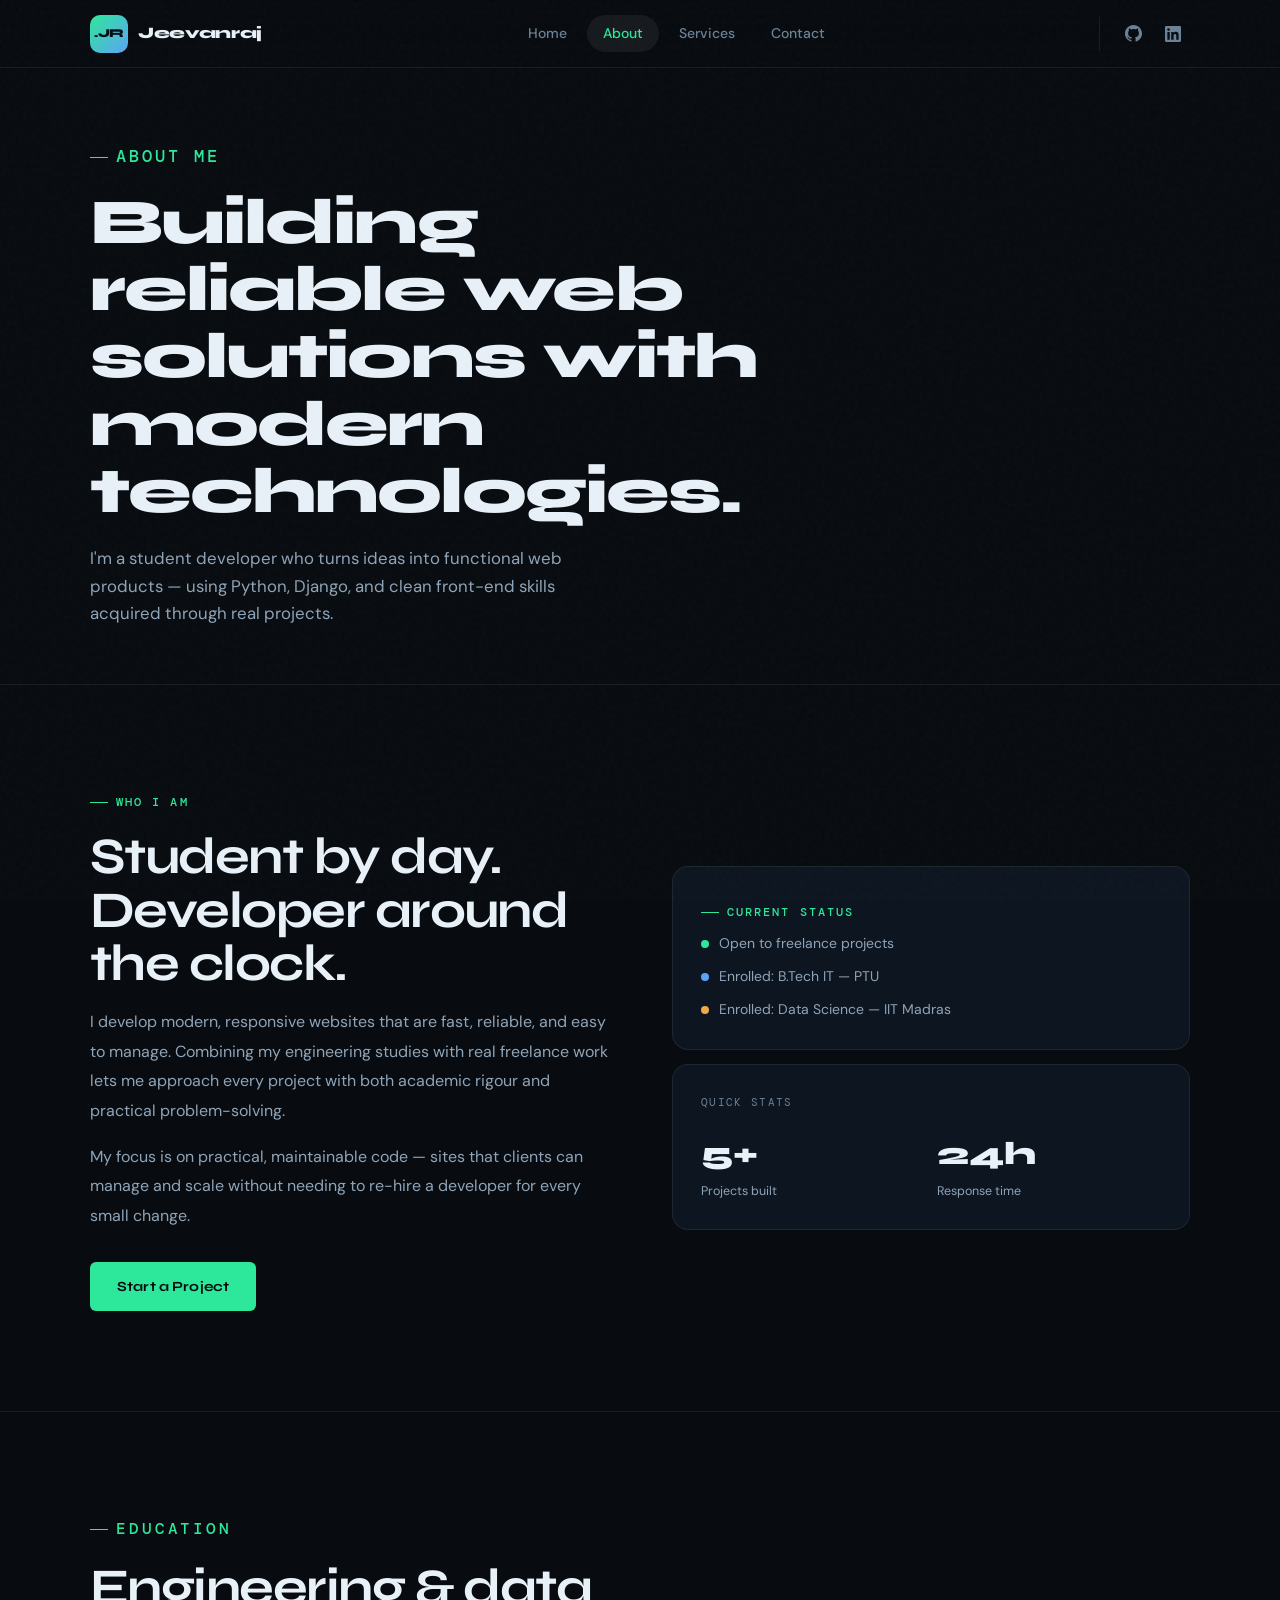
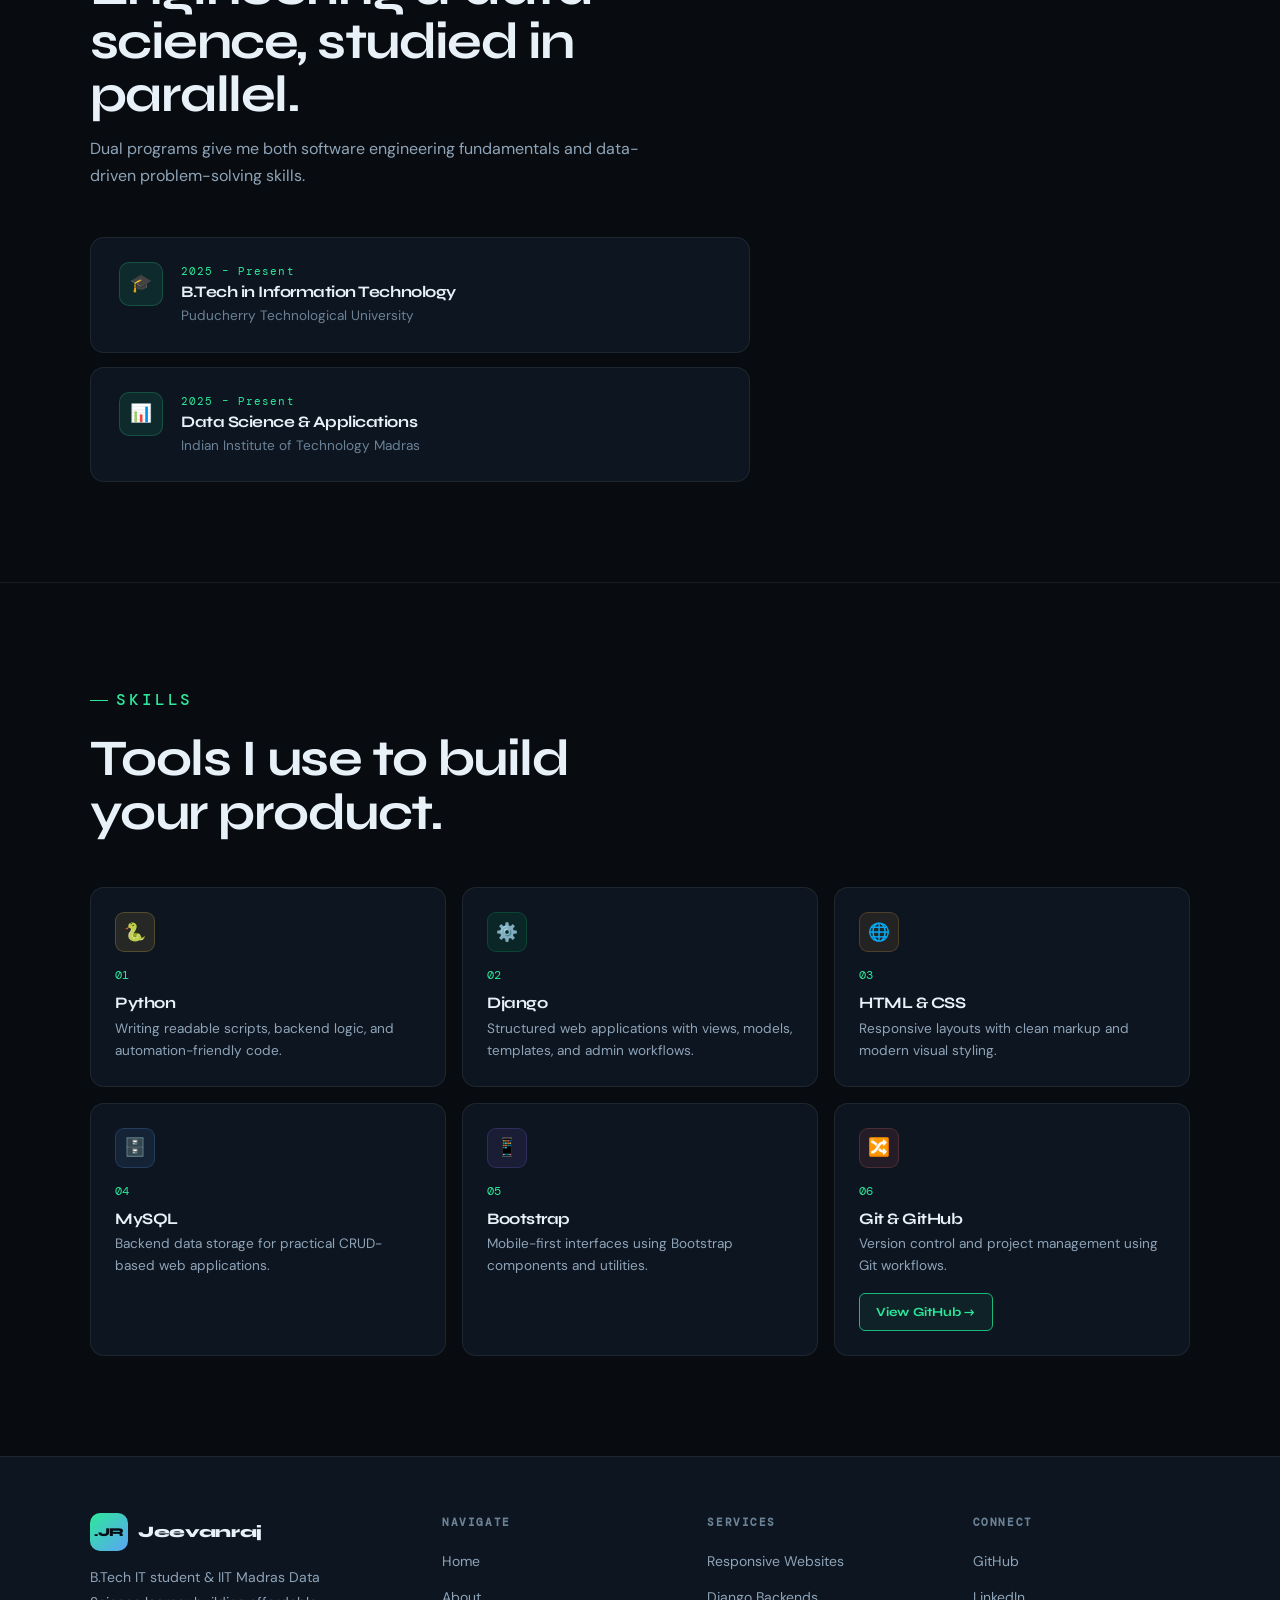
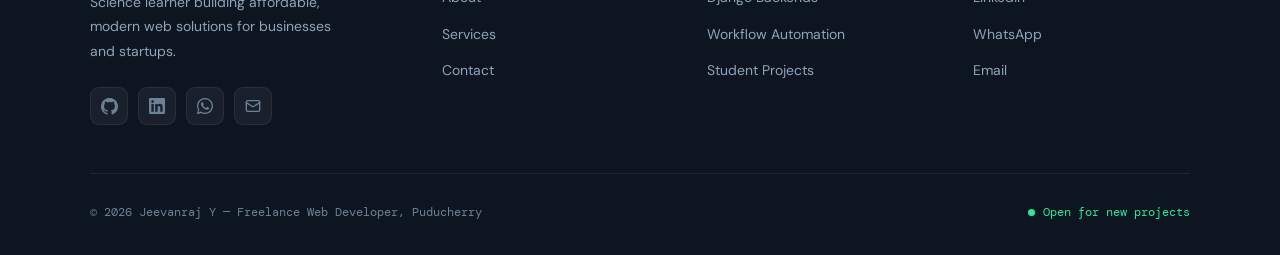
==== commit d03d33bb: ".." ====
--- a/about.html
+++ b/about.html
@@ -228,7 +228,7 @@
         </div>
       </div>
       <div class="footer-bottom">
-        <p>© 2026 Jeevanraj R — Freelance Web Developer, Puducherry</p>
+        <p>© 2026 Jeevanraj Y — Freelance Web Developer, Puducherry</p>
         <div class="footer-status">
           <span class="dot"></span>
           Open for new projects
--- a/styles.css
+++ b/styles.css
@@ -1,6 +1,5 @@
 @import url('https://fonts.googleapis.com/css2?family=Syne:wght@400;500;600;700;800&family=DM+Sans:ital,opsz,wght@0,9..40,300;0,9..40,400;0,9..40,500;1,9..40,300&family=DM+Mono:wght@400;500&display=swap');
 
-/* ─── Tokens ─────────────────────────────────────────────────── */
 :root {
   --bg:          #080c10;
   --surface:     #0d1520;
@@ -929,26 +928,60 @@
 .delay-3 { animation-delay: 0.35s; }
 .delay-4 { animation-delay: 0.5s; }
 
-/* ─── Responsive ─────────────────────────────────────────────── */
+/* ─── RESPONSIVE OVERHAUL ─────────────────────────────────────
+   Drop this at the END of your existing CSS file,
+   replacing the existing @media blocks entirely.
+   ──────────────────────────────────────────────────────────── */
+
+/* ── Tablet: 900px and below ─────────────────────────────────── */
 @media (max-width: 900px) {
-  .hero,
-  .split,
+  /* Section spacing */
+  .section { padding-block: 72px; }
+
+  /* Hero: stack vertically, card below text */
+  .hero {
+    grid-template-columns: 1fr;
+    gap: 40px;
+    padding-block: 56px;
+    min-height: unset;
+  }
+  .hero-card {
+    max-width: 480px;        /* cap width when centred */
+    width: 100%;
+  }
+
+  /* About split */
+  .split {
+    grid-template-columns: 1fr;
+    gap: 40px;
+  }
+  .split.flip { direction: ltr; } /* undo RTL flip on mobile */
+
+  /* Contact grid */
   .contact-grid {
     grid-template-columns: 1fr;
     gap: 40px;
   }
-
-  .hero { padding-block: 56px; }
-  .hero-card { max-width: 400px; }
+  .contact-card { position: static; }
+
+  /* Stats: 3 across on tablet */
   .stats-grid { grid-template-columns: repeat(3, 1fr); }
   .stat-box.full { grid-column: auto; }
 
+  /* Services / explore grids: 2-col */
   .grid-3 { grid-template-columns: repeat(2, 1fr); }
-  .contact-grid { grid-template-columns: 1fr; }
-  .contact-card { position: static; }
-}
-
+
+  /* Footer: 2-col */
+  .footer-top {
+    grid-template-columns: 1fr 1fr;
+    gap: 36px;
+  }
+  .footer-brand { grid-column: 1 / -1; }
+}
+
+/* ── Large phone: 640px and below ────────────────────────────── */
 @media (max-width: 640px) {
+  /* Hamburger menu */
   .nav-toggle { display: flex; }
   .nav-links {
     display: none;
@@ -958,21 +991,78 @@
     background: rgba(8,12,16,0.97);
     border-bottom: 1px solid var(--border);
     flex-direction: column;
-    padding: 16px 24px;
+    padding: 16px 20px;
     gap: 4px;
+    z-index: 99;
   }
   .nav-links.open { display: flex; }
   .nav-links a { padding: 12px 16px; border-radius: 8px; }
-
-  .section { padding-block: 64px; }
-  .grid-3, .grid-2 { grid-template-columns: 1fr; }
-
-  .hero h1 { font-size: 2.6rem; }
+  .nav-socials { display: none; }
+
+  /* Section spacing */
+  .section { padding-block: 56px; }
+
+  /* Typography: safe minimums */
+  h1 { font-size: clamp(2.2rem, 8vw, 5.5rem); }
+  h2 { font-size: clamp(1.6rem, 6vw, 3.4rem); }
+
+  /* Hero */
+  .hero { gap: 32px; padding-block: 40px; }
+  .hero-card { max-width: 100%; }
+  .hero-sub { font-size: 0.975rem; }
+  .hero-actions { flex-direction: column; gap: 10px; }
+  .hero-actions .btn { width: 100%; justify-content: center; }
+
+  /* Stats: 2-col */
   .stats-grid { grid-template-columns: 1fr 1fr; }
-
-  .hero-actions .btn { flex: 1; justify-content: center; }
-}
-
+  .stat-box.full { grid-column: 1 / -1; }
+
+  /* All multi-column grids → single column */
+  .grid-3,
+  .grid-2 { grid-template-columns: 1fr; }
+
+  /* Page hero */
+  .page-hero { padding-block: 48px 40px; }
+
+  /* Section header */
+  .section-header { margin-bottom: 32px; }
+
+  /* Contact */
+  .contact-info p { font-size: 0.95rem; }
+
+  /* Footer */
+  .footer-top {
+    grid-template-columns: 1fr;
+    gap: 28px;
+  }
+  .footer-bottom {
+    flex-direction: column;
+    align-items: flex-start;
+    gap: 10px;
+  }
+}
+
+/* ── Small phone: 400px and below ────────────────────────────── */
 @media (max-width: 400px) {
-  .wrap { width: calc(100% - 32px); }
+  /* More breathing room on tiny screens */
+  .wrap { width: calc(100% - 28px); }
+
+  h1 { font-size: clamp(1.9rem, 9vw, 2.8rem); }
+
+  /* Tighter card padding */
+  .card,
+  .skill-card,
+  .service-card,
+  .project-card { padding: 20px; }
+  .hero-card { padding: 24px; }
+  .contact-card { padding: 24px; }
+
+  /* Stats stay 2-col but smaller */
+  .stat-box .val { font-size: 1.25rem; }
+
+  /* Buttons full-width by default */
+  .btn { padding: 12px 18px; font-size: 0.82rem; }
+
+  /* Footer bottom */
+  .footer-bottom { gap: 8px; }
 }
